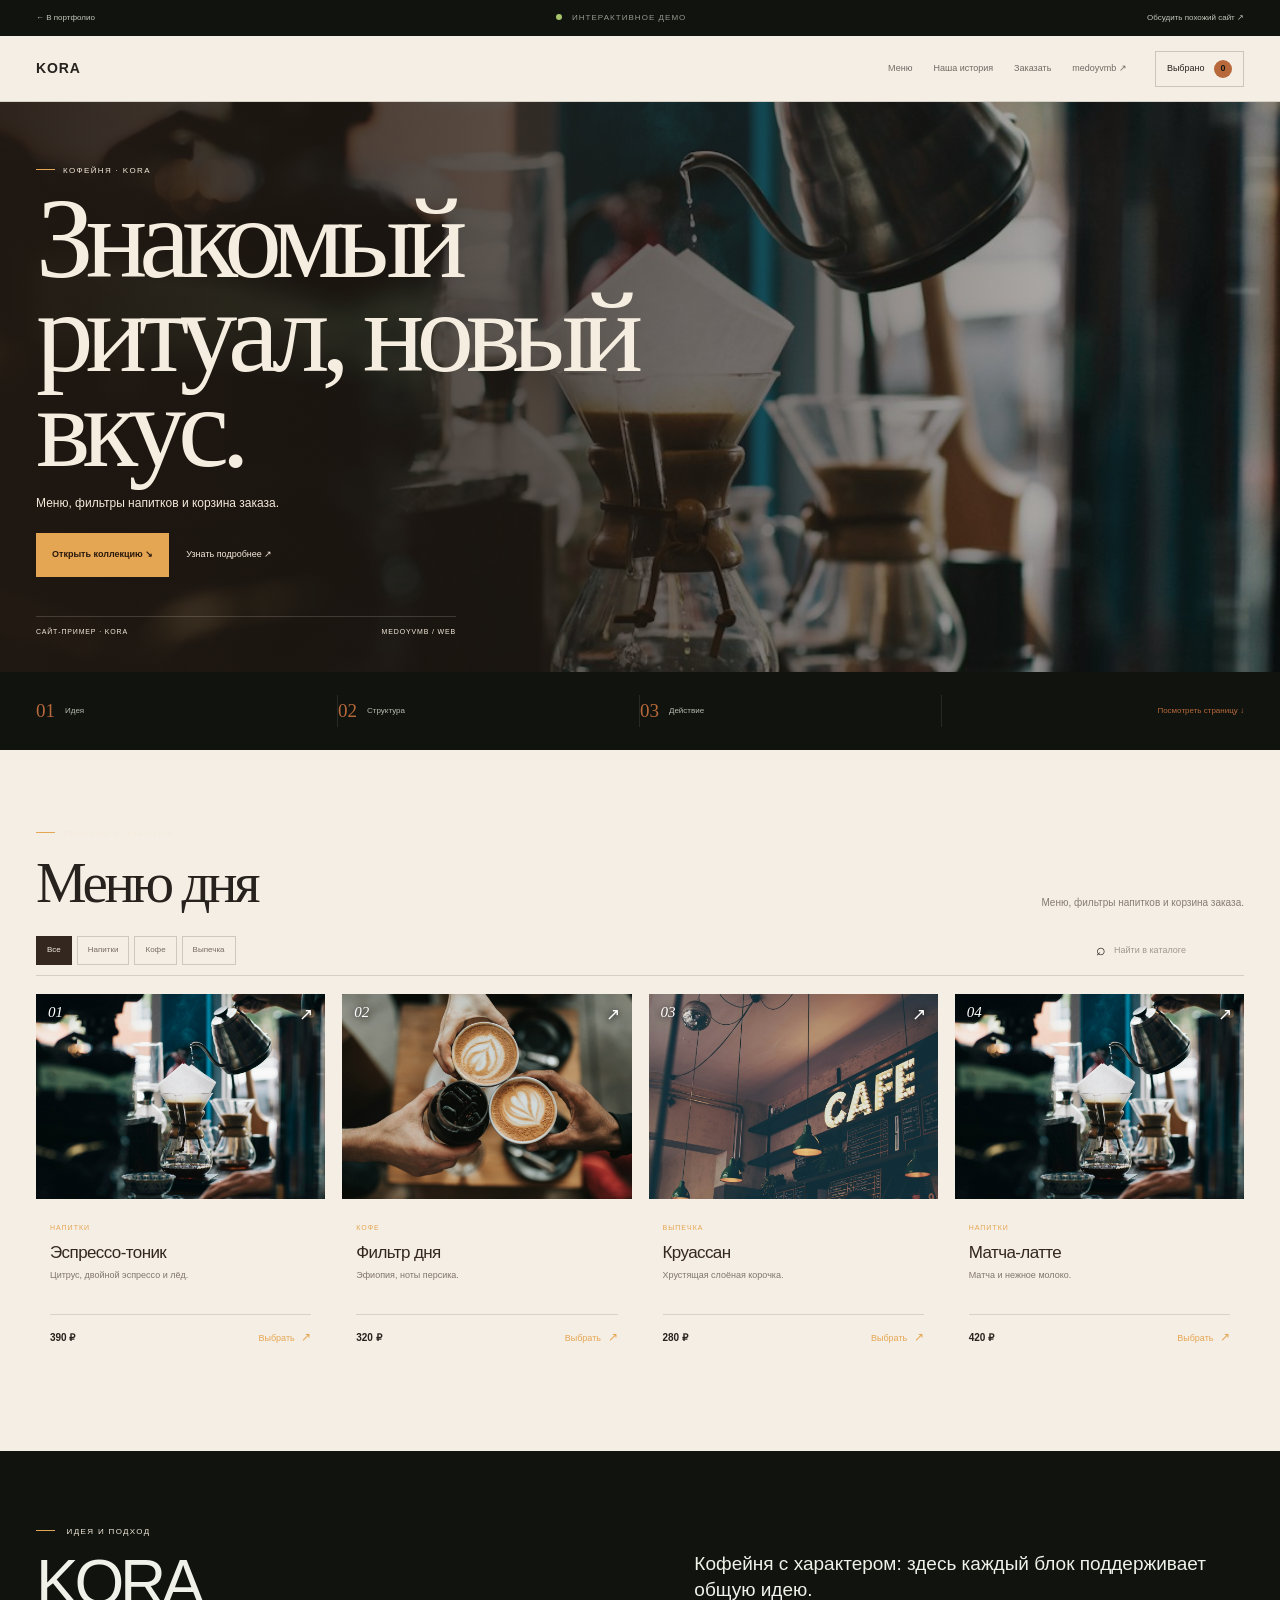
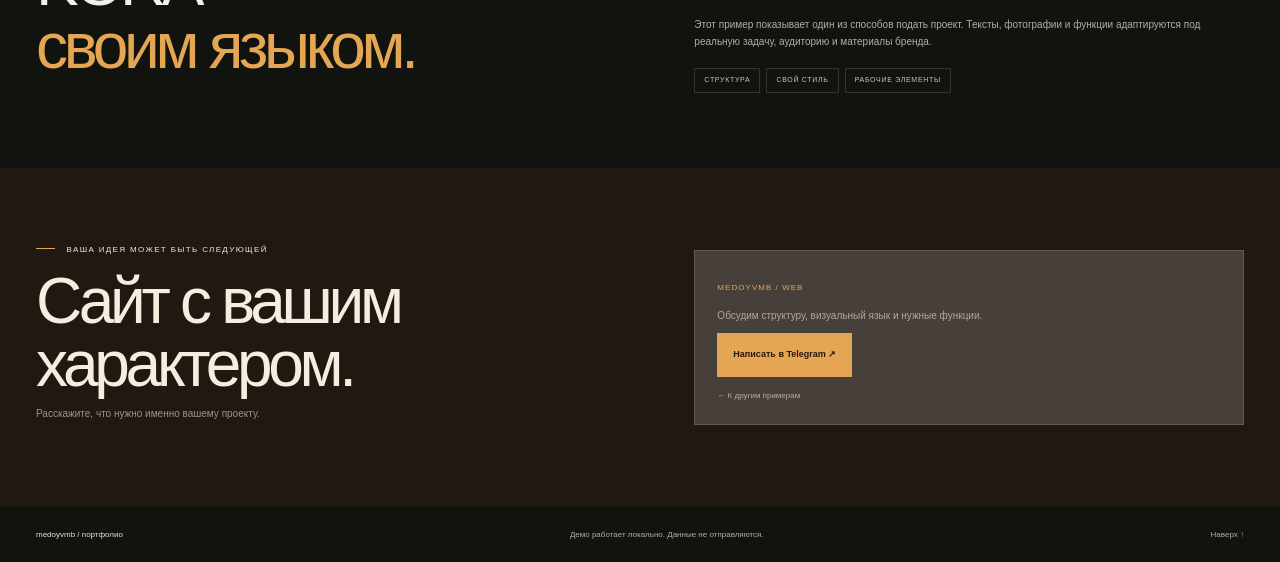
==== demo.html @ 023381d7 "Build interactive portfolio showcase" ====
<!doctype html><html lang="ru"><head><meta charset="utf-8"><meta name="viewport" content="width=device-width,initial-scale=1,viewport-fit=cover"><meta name="theme-color" content="#f2eee7"><meta name="description" content="Интерактивное демо сайта из портфолио medoyvmb."><title>Демо сайта — medoyvmb</title><link rel="icon" href="assets/favicon.svg" type="image/svg+xml"><link rel="stylesheet" href="assets/site.css?v=3"><link rel="stylesheet" href="assets/diverse.css?v=3"><script src="assets/projects.js?v=3" defer></script><script src="assets/demo.js?v=3" defer></script></head><body class="demo-page"><div class="demo-top"><div class="wrap"><a href="index.html#portfolio">← В портфолио</a><span><i></i> ИНТЕРАКТИВНОЕ ДЕМО</span><a href="https://t.me/medoyv" target="_blank" rel="noreferrer">Обсудить похожий сайт ↗</a></div></div><header class="demo-header"><div class="wrap"><a id="demoLogo" href="#">—</a><nav id="demoNav"></nav><button id="demoCart">Выбрано <b id="cartCount">0</b></button></div></header><main id="demoRoot"></main><footer class="demo-footer"><div class="wrap"><a href="index.html#portfolio">medoyvmb / портфолио</a><span>Демо работает локально. Данные не отправляются.</span><a href="#">Наверх ↑</a></div></footer><div class="demo-toast" id="demoToast" role="status"></div><div class="demo-modal" id="demoModal" aria-hidden="true"><div class="demo-modal-box" role="dialog" aria-modal="true" aria-labelledby="demoModalTitle"><button id="demoModalClose" aria-label="Закрыть">×</button><div class="demo-modal-picture"></div><div><small id="demoModalTag"></small><h2 id="demoModalTitle"></h2><p id="demoModalText"></p><strong id="demoModalPrice"></strong><button class="demo-action" id="demoModalAction">Выбрать ＋</button></div></div></div></body></html>
---- assets/site.css ----
:root{color-scheme:dark;--bg:#090b08;--panel:#10130e;--line:#292d24;--text:#f0f1e9;--muted:#9a9d91;--olive:#a5c46b;--warm:#c7b99d;--max:1320px;--ease:cubic-bezier(.16,1,.3,1)}*{box-sizing:border-box}html{scroll-behavior:smooth;scroll-padding-top:82px}body{margin:0;background:var(--bg);color:var(--text);font:16px/1.55 Inter,Manrope,"Segoe UI",Arial,sans-serif;-webkit-font-smoothing:antialiased}body.menu-open,body.modal-open{overflow:hidden}a{color:inherit;text-decoration:none}button,input,textarea{font:inherit}button{color:inherit}:focus-visible{outline:2px solid var(--olive);outline-offset:3px}.wrap{width:min(var(--max),calc(100% - 72px));margin:auto}.site-header{height:76px;position:sticky;top:0;z-index:30;background:#090b08ef;backdrop-filter:blur(15px);border-bottom:1px solid #ffffff12}.header-inner{height:100%;display:flex;align-items:center;justify-content:space-between}.brand{display:flex;align-items:center;gap:12px;font-size:14px;font-weight:600;letter-spacing:-.02em}.brand-mark{width:38px;height:38px;display:grid;place-items:center;background:#1a1e16;border:1px solid #33392a;color:var(--olive);font:22px Georgia,serif}.olive{color:var(--olive)}.header-actions{display:flex;align-items:center;gap:28px}.availability{color:var(--muted);font-size:10px;letter-spacing:.13em;text-transform:uppercase}.availability i{display:inline-block;width:7px;height:7px;margin:0 9px 1px 0;border-radius:50%;background:var(--olive);box-shadow:0 0 14px #a5c46b88}.menu-btn{height:42px;padding:0 14px;border:1px solid var(--line);background:transparent;display:flex;align-items:center;gap:14px;cursor:pointer;font-size:10px;text-transform:uppercase;letter-spacing:.14em}.menu-btn:hover{border-color:var(--olive);color:var(--olive)}.burger{width:16px;display:grid;gap:5px}.burger i{height:1px;background:currentColor}.menu-open .burger i:first-child{transform:translateY(3px) rotate(45deg)}.menu-open .burger i:last-child{transform:translateY(-3px) rotate(-45deg)}.menu-panel{position:fixed;inset:76px 0 0;z-index:29;display:none;align-items:center;justify-content:center;background:#090b08f7}.menu-open .menu-panel{display:flex;animation:appear .3s ease both}.menu-links{width:min(780px,calc(100% - 48px));display:grid}.menu-links a{font-size:clamp(34px,6vw,72px);line-height:1.1;letter-spacing:-.06em;border-bottom:1px solid var(--line);padding:13px 0;transition:color .3s,padding .3s}.menu-links a:hover{padding-left:10px;color:var(--olive)}.menu-links span{float:right;color:var(--muted);font-size:12px}.menu-contact{position:absolute;bottom:38px;color:var(--olive)}
.hero{padding:47px 0 0;background:radial-gradient(ellipse at 78% 40%,#28321c90,transparent 39%),linear-gradient(135deg,#0a0d08,#10160c)}.hero-top{display:flex;align-items:center;justify-content:space-between;margin-bottom:20px}.eyebrow{margin:0;color:var(--muted);font-size:9px;letter-spacing:.16em;text-transform:uppercase}.eyebrow i{display:inline-block;width:21px;height:1px;margin:0 9px 3px 0;background:var(--olive)}.eyebrow span{margin-left:13px;color:#686d61}.hero-order{font-size:10px;color:var(--muted)}.hero-order b{color:var(--olive);margin-left:8px}.hero-grid{display:grid;grid-template-columns:1.05fr .95fr;min-height:495px;border-block:1px solid var(--line)}.hero-copy{padding:37px 22px 18px 0;display:flex;flex-direction:column;align-items:flex-start}.hero-copy h1{margin:0;font-size:clamp(51px,7.2vw,98px);font-weight:420;line-height:.94;letter-spacing:-.077em}.hero-copy h1 em,.section h2 em,.about h2 em,.contacts h2 em{color:var(--olive);font-style:normal}.hero-copy>p{max-width:510px;margin:24px 0;color:#afb2a7;font-size:14px;line-height:1.7}.button-row{display:flex;gap:10px;flex-wrap:wrap}.button{min-height:46px;padding:0 17px;display:inline-flex;align-items:center;justify-content:space-between;gap:22px;background:var(--olive);border:1px solid var(--olive);color:#11160a;font-size:11px;font-weight:650;transition:transform .3s,background .3s}.button:hover{transform:translateY(-2px);background:#b9d583}.button.secondary{background:transparent;color:var(--text);border-color:var(--line)}.button.secondary:hover{border-color:var(--olive);color:var(--olive)}.hero-foot{width:100%;margin-top:auto;padding-top:13px;border-top:1px solid var(--line);display:flex;justify-content:space-between;color:var(--muted);font-size:8px;letter-spacing:.1em;text-transform:uppercase}.hero-art{position:relative;min-height:495px;display:grid;place-items:center;overflow:hidden;border-left:1px solid var(--line)}.hero-art:before,.art-orbit{content:"";position:absolute;width:420px;height:420px;border:1px solid #a5c46b30;border-radius:50%}.art-orbit{width:550px;height:550px;border-color:#a5c46b15}.hero-art:after{content:"";position:absolute;width:250px;height:250px;background:#9cb45622;filter:blur(60px);border-radius:50%}.browser-window{position:relative;z-index:1;width:min(410px,80%);transform:rotate(-3deg);box-shadow:0 30px 70px #0009;border:1px solid #e3e7dc55;background:#11150e;animation:float 7s ease-in-out infinite}.browser-bar{height:33px;padding:0 12px;display:flex;justify-content:space-between;align-items:center;background:#171c14;border-bottom:1px solid #ffffff12;color:#74796d;font-size:8px}.browser-body{height:285px;position:relative;overflow:hidden;padding:28px;background:linear-gradient(135deg,#1c2515,#0f120e 72%)}.browser-body>small{color:#adbf8b;font-size:7px;letter-spacing:.17em}.browser-body h2{position:relative;z-index:1;margin:44px 0 0;font-size:37px;line-height:.98;letter-spacing:-.06em}.browser-body h2 em{color:var(--olive);font-style:normal}.browser-body>i{position:relative;z-index:1;display:block;width:115px;height:2px;margin-top:18px;background:#697d48}.browser-body>i+i{width:76px;margin-top:6px;background:#353e2a}.art-cta{position:relative;z-index:1;width:138px;margin-top:22px;padding:9px 10px;background:var(--olive);color:#12170e;font-size:8px}.browser-body>b{position:absolute;right:35px;bottom:30px;width:64px;height:64px;border-radius:50%;display:grid;place-content:center;text-align:center;background:var(--warm);color:#111;font-size:21px;line-height:.8}.browser-body>b small{font-size:6px;letter-spacing:.14em;margin-top:6px}.browser-body:before,.browser-body:after{content:"";position:absolute;width:230px;height:145px;right:-73px;top:61px;border:1px solid #a5c46b55;border-radius:50%;transform:rotate(-25deg)}.browser-body:after{width:285px;height:190px;right:-105px;top:40px;border-color:#a5c46b30}.art-caption{position:absolute;z-index:2;left:20px;right:20px;bottom:14px;display:flex;justify-content:space-between;color:#74796d;font-size:8px;letter-spacing:.13em}
.service-strip{display:grid;grid-template-columns:repeat(3,1fr);border-bottom:1px solid var(--line)}.service-strip a{min-height:82px;padding:14px 15px 14px 0;display:grid;grid-template-columns:32px 30px 1fr auto;align-items:center;gap:8px;border-right:1px solid var(--line)}.service-strip a:not(:first-child){padding-left:20px}.service-strip a:last-child{border:0}.service-strip a:hover{color:var(--olive)}.service-strip b{color:var(--olive);font-size:9px}.service-strip a>span{color:var(--warm);font-size:20px}.service-strip strong{font-size:12px;font-weight:450}.service-strip small{color:var(--muted);font-size:7px;letter-spacing:.12em}
.section{padding:100px 0;scroll-margin-top:82px}.section-head{display:grid;grid-template-columns:1fr .62fr;align-items:end;gap:36px;margin-bottom:30px}.section-head .eyebrow{margin-bottom:16px}.section h2,.about h2,.contacts h2{margin:0;font-size:clamp(37px,5.5vw,70px);font-weight:430;line-height:.99;letter-spacing:-.067em}.section-head>p{max-width:370px;justify-self:end;margin:0;color:var(--muted);font-size:11px;line-height:1.75}
.catalog-toolbar{display:flex;align-items:stretch;justify-content:space-between;gap:15px;border-block:1px solid var(--line);margin-bottom:13px}.filter-row{display:flex;overflow:auto;scrollbar-width:none}.filter-row::-webkit-scrollbar{display:none}.filter{flex:0 0 auto;padding:12px 16px;border:0;border-right:1px solid var(--line);background:transparent;color:var(--muted);font-size:10px;cursor:pointer}.filter:first-child{border-left:1px solid var(--line)}.filter:hover{color:var(--text)}.filter.active{background:var(--olive);color:#12170d}.search{width:190px;flex:0 0 190px;display:flex;align-items:center;gap:7px;color:var(--muted)}.search>span{font-size:20px}.search input{width:100%;min-width:0;border:0;outline:0;background:transparent;color:var(--text);font-size:10px}.search kbd{border:1px solid var(--line);padding:2px 5px;font-size:8px}.catalog-meta{display:flex;justify-content:space-between;margin-bottom:14px;color:var(--muted);font-size:8px;letter-spacing:.1em;text-transform:uppercase}.project-grid{display:grid;grid-template-columns:repeat(2,minmax(0,1fr));gap:18px}.project-card{min-width:0;overflow:hidden;background:var(--panel);border:1px solid var(--line);transition:border-color .3s,transform .4s var(--ease),box-shadow .35s}.project-card[hidden]{display:none}.project-card:hover{transform:translateY(-4px);border-color:#718849;box-shadow:0 18px 38px #0005}.project-image{position:relative;aspect-ratio:1.65;overflow:hidden;display:grid;place-items:center;background:radial-gradient(circle at 25% 70%,color-mix(in srgb,var(--accent) 80%,transparent),transparent 37%),linear-gradient(135deg,var(--surface),color-mix(in srgb,var(--surface) 68%,#777))}.mini-browser{width:74%;height:79%;background:var(--surface);color:var(--ink);box-shadow:0 20px 40px #0005;transform:rotate(-2deg);transition:transform .6s var(--ease),width .5s}.project-card:hover .mini-browser{transform:rotate(0) scale(1.025);width:77%}.mini-bar{height:18px;padding:4px 8px;color:var(--accent);background:color-mix(in srgb,var(--surface) 84%,#666);font-size:6px;letter-spacing:.12em}.mini-bar span{float:right;color:color-mix(in srgb,var(--ink) 55%,transparent)}.mini-content{height:calc(100% - 18px);position:relative;overflow:hidden;padding:12px;background:linear-gradient(140deg,color-mix(in srgb,var(--surface) 90%,white),var(--surface))}.mini-content>small{position:relative;z-index:1;color:var(--accent);font-size:5px;letter-spacing:.16em}.mini-content>b{position:relative;z-index:1;display:block;width:55%;margin-top:7px;font:500 clamp(12px,2vw,22px)/1.02 Georgia,serif;letter-spacing:-.04em}.mini-content>i{position:relative;z-index:1;display:block;width:36%;height:2px;margin-top:6px;background:color-mix(in srgb,var(--ink) 20%,transparent)}.mini-content>i+i{width:24%;margin-top:4px}.mini-shape{position:absolute;right:10%;top:13%;width:29%;height:63%;border-radius:48% 48% 2px 2px;background:radial-gradient(ellipse at 42% 24%,color-mix(in srgb,var(--accent) 45%,white),var(--accent) 60%,color-mix(in srgb,var(--accent) 50%,var(--ink)));box-shadow:inset -14px -10px 22px #0002}.mini-shape:before,.mini-shape:after{content:"";position:absolute;width:60%;height:36%;top:-9%;left:5%;border-radius:50%;background:color-mix(in srgb,var(--accent) 56%,white)}.mini-shape:after{left:auto;right:-8%;top:-13%}.mini-thumbs{position:absolute;bottom:7%;left:12px;right:12px;display:grid;grid-template-columns:repeat(3,1fr);gap:5px}.mini-thumbs i{height:clamp(16px,3.6vw,36px);background:color-mix(in srgb,var(--accent) 13%,var(--surface));border:1px solid color-mix(in srgb,var(--accent) 22%,transparent)}.p-index,.p-arrow{position:absolute;z-index:2;top:12px;font-size:8px;color:#fff;text-shadow:0 1px 8px #000}.p-index{left:13px;letter-spacing:.1em}.p-arrow{right:12px;width:31px;height:31px;display:grid;place-items:center;background:#0b0d0bac;border:1px solid #ffffff40;font-size:17px}.project-card:hover .p-arrow{background:var(--olive);color:#13170d}.project-info{padding:16px 18px 18px}.project-info>small{color:var(--muted);font-size:8px;letter-spacing:.12em;text-transform:uppercase}.project-info h3{margin:8px 0 3px;font-size:20px;line-height:1.2;font-weight:450;letter-spacing:-.04em}.project-info h3 span{float:right;color:var(--olive);font-size:18px}.project-info p{margin:0;color:var(--muted);font-size:10px}.empty{padding:45px;text-align:center;color:var(--muted);border:1px solid var(--line)}.empty>b{color:var(--olive);font-size:24px}.empty button{border:0;border-bottom:1px solid #a5c46b55;background:none;color:var(--olive);font-size:11px;cursor:pointer}.about{background:#0d100b;border-block:1px solid var(--line)}.about-grid{display:grid;grid-template-columns:.9fr 1.1fr;gap:9%}.about-grid .eyebrow{margin-bottom:16px}.about-grid>div:last-child{padding-top:18px}.about-grid p{color:var(--muted);font-size:12px}.about-grid .about-lead{margin:0;color:var(--text);font-size:20px;line-height:1.4;letter-spacing:-.03em}.stats{display:flex;gap:36px;margin-top:28px;padding-top:17px;border-top:1px solid var(--line)}.stats div{display:grid;gap:4px}.stats b{color:var(--olive);font-size:25px;font-weight:450}.stats small{color:var(--muted);font-size:7px;letter-spacing:.1em}.offers{display:grid;grid-template-columns:repeat(3,minmax(0,1fr));gap:13px}.offers article{min-height:295px;padding:19px;display:flex;flex-direction:column;border:1px solid var(--line);background:var(--panel);transition:transform .35s,border-color .3s}.offers article:hover{transform:translateY(-4px);border-color:#657a43}.offers article.featured{background:linear-gradient(155deg,#1c2416,#11140f 70%);border-color:#424d31}.offer-top{display:flex;justify-content:space-between;color:var(--muted);font-size:8px;letter-spacing:.13em}.offer-top span{color:var(--olive);font-size:16px}.offer-icon{position:relative;height:75px;display:flex;align-items:center;color:var(--olive);font:53px Georgia,serif}.offer-icon span{position:absolute;left:42px;top:30px;color:var(--warm);font:12px Arial}.offers h3{margin:0;font-size:18px;font-weight:500}.offers p{color:var(--muted);font-size:10px;line-height:1.6}.offers article>a{margin-top:auto;padding-top:12px;border-top:1px solid var(--line);color:var(--olive);font-size:10px}.process{background:#0d100b;border-block:1px solid var(--line)}.steps{display:grid;grid-template-columns:repeat(4,1fr);border-block:1px solid var(--line)}.steps article{min-height:175px;padding:17px 16px 20px 0;border-right:1px solid var(--line);display:flex;flex-direction:column}.steps article:not(:first-child){padding-left:16px}.steps article:last-child{border:0}.steps article>b{color:var(--olive);font-size:9px}.steps h3{margin:auto 0 6px;font-size:16px;font-weight:450}.steps p{margin:0;color:var(--muted);font-size:9px;line-height:1.6}.faq-grid{display:grid;grid-template-columns:.8fr 1.2fr;gap:9%}.faq-grid>div:first-child .eyebrow{margin-bottom:16px}.faq-grid details{border-top:1px solid var(--line)}.faq-grid details:last-child{border-bottom:1px solid var(--line)}.faq-grid summary{padding:17px 0;display:flex;justify-content:space-between;gap:15px;list-style:none;cursor:pointer;font-size:12px}.faq-grid summary::-webkit-details-marker{display:none}.faq-grid summary span{color:var(--olive)}.faq-grid details[open] summary span{transform:rotate(45deg)}.faq-grid details p{max-width:620px;margin:0;padding:0 24px 16px 0;color:var(--muted);font-size:10px}.contacts{background:linear-gradient(180deg,#090b08,#10130e)}.contact-grid{display:grid;grid-template-columns:1fr .82fr;gap:9%}.contact-grid>div>p:not(.eyebrow){max-width:450px;color:var(--muted);font-size:12px}.contact-grid .eyebrow{margin-bottom:16px}.contact-links{max-width:480px;margin-top:25px;border-top:1px solid var(--line)}.contact-links>a{display:grid;grid-template-columns:35px 1fr 18px;align-items:center;gap:12px;padding:12px 0;border-bottom:1px solid var(--line)}.contact-links>a:hover{color:var(--olive)}.contact-links i{width:32px;height:32px;display:grid;place-items:center;border:1px solid #32382a;background:#151a12;color:var(--olive);font-style:normal}.contact-links small,.contact-links b{display:block}.contact-links small{color:var(--muted);font-size:7px;letter-spacing:.12em}.contact-links b{font-size:11px;font-weight:450}.contact-links strong{color:var(--olive)}.contact-form{padding:23px;border:1px solid #343b2d;background:#151912}.contact-form>small{color:var(--olive);font-size:8px;letter-spacing:.15em}.contact-form h3{margin:5px 0 17px;font-size:19px;font-weight:450}.contact-form label{display:block;margin-top:13px;color:var(--muted);font-size:8px}.contact-form input,.contact-form textarea{width:100%;margin-top:5px;padding:8px 0;border:0;border-bottom:1px solid #454a3d;background:transparent;color:var(--text);font-size:11px;resize:vertical}.contact-form input::placeholder,.contact-form textarea::placeholder{color:#656b5e}.contact-form input:focus,.contact-form textarea:focus{outline:0;border-color:var(--olive)}.form-submit{width:100%;margin-top:18px}.contact-form>p{margin:8px 0 0;color:#777c70;text-align:center;font-size:8px}.footer{border-top:1px solid var(--line);padding:17px 0 22px}.footer>.wrap{display:flex;align-items:center;justify-content:space-between}.footer .brand{font-size:11px}.footer .brand-mark{width:30px;height:30px;font-size:17px}.footer>.wrap>span,.footer>.wrap>a:last-child{color:var(--muted);font-size:8px}.mobile-cta{display:none}.reveal{opacity:0;transform:translateY(12px);transition:opacity .6s,transform .7s var(--ease)}.reveal.visible{opacity:1;transform:none}@keyframes float{0%,100%{transform:rotate(-3deg) translateY(0)}50%{transform:rotate(-1.5deg) translateY(-8px)}}@keyframes appear{from{opacity:0;transform:translateY(8px)}to{opacity:1;transform:none}}
.scene-coffee .mini-shape,.object-coffee{border-radius:50%;background:radial-gradient(circle at 35% 35%,#ecd3ab,#985e3f 58%,#543927)}.scene-flower .mini-shape,.object-flower{border-radius:50% 50% 42% 5%;background:linear-gradient(135deg,#e1aaa9,#748256)}.scene-architecture .mini-shape,.scene-interior .mini-shape,.object-architecture,.object-interior{border-radius:0;background:linear-gradient(135deg,#d2c4a1,#797c68);transform:skewY(-7deg)}.scene-beauty .mini-shape,.object-beauty{background:linear-gradient(120deg,#d1c2a2,#8a9b7e)}.scene-barber .mini-shape,.scene-fashion .mini-shape,.object-barber,.object-fashion{border-radius:40% 40% 4px 4px;background:linear-gradient(110deg,#c49a75,#69584a)}.scene-travel .mini-shape,.object-travel{border-radius:0;background:linear-gradient(160deg,#95b9b1 0 42%,#d8c99e 43% 55%,#55675a 56%)}.scene-photo .mini-shape,.object-photo{border-radius:0;background:linear-gradient(140deg,#d0a981,#72694d 55%,#252a23)}.scene-cowork .mini-shape,.object-cowork,.scene-course .mini-shape,.object-course{border-radius:4px;background:linear-gradient(135deg,#d4ba91,#717661)}.scene-bakery .mini-shape,.object-bakery{border-radius:50%;background:radial-gradient(circle at 40% 40%,#e5bd7c,#a36237 65%,#704327)}.scene-realty .mini-shape,.object-realty{border-radius:0;background:linear-gradient(150deg,#d8dfd4,#85968e)}.scene-saas .mini-content{background:linear-gradient(135deg,#181e16,#10130e);color:#edf0e8}.scene-saas .mini-shape,.object-saas{border-radius:10px;background:linear-gradient(135deg,#a5c46b,#42613b)}.scene-bookshop .mini-shape,.object-bookshop{border-radius:2px;background:linear-gradient(100deg,#b48762,#58443a)}.scene-festival .mini-content{background:linear-gradient(145deg,#282116,#191710);color:#f4ebdb}.scene-festival .mini-shape,.object-festival{border-radius:50%;background:linear-gradient(140deg,#e6bd5e,#ad5031)}.demo-page{--demo-accent:#a5c46b;background:var(--demo-surface);color:var(--demo-ink);color-scheme:light;min-height:100vh}.demo-page[data-scene="saas"],.demo-page[data-scene="festival"]{color-scheme:dark}.demo-top{background:#10130e;color:#c4c7ba;font-size:8px}.demo-top>.wrap{min-height:36px;display:flex;align-items:center;justify-content:space-between}.demo-top a:hover{color:var(--olive)}.demo-top span{color:#95998d;letter-spacing:.13em}.demo-top i{display:inline-block;width:6px;height:6px;margin-right:7px;border-radius:50%;background:var(--olive)}.demo-header{position:sticky;top:0;z-index:20;background:color-mix(in srgb,var(--demo-surface) 94%,transparent);backdrop-filter:blur(12px);border-bottom:1px solid color-mix(in srgb,var(--demo-ink) 15%,transparent)}.demo-header>.wrap{height:65px;display:flex;align-items:center;gap:28px}.demo-header>.wrap>a{margin-right:auto;font-size:14px;font-weight:700;letter-spacing:.06em}.demo-header nav{display:flex;gap:21px}.demo-header nav a{font-size:9px;color:color-mix(in srgb,var(--demo-ink) 65%,transparent)}.demo-header nav a:hover{color:var(--demo-accent)}.demo-header button{padding:8px 11px;background:transparent;border:1px solid color-mix(in srgb,var(--demo-ink) 20%,transparent);font-size:9px;cursor:pointer}.demo-header button b{display:inline-grid;place-items:center;min-width:18px;height:18px;margin-left:7px;border-radius:50%;background:var(--demo-accent);color:#14170f}.demo-header button.selected{border-color:var(--demo-accent)}.demo-hero{background:radial-gradient(ellipse at 76% 48%,color-mix(in srgb,var(--demo-accent) 30%,transparent),transparent 43%),var(--demo-surface)}.demo-hero-grid{min-height:450px;padding:58px 0 28px;display:grid;grid-template-columns:1fr 1fr;gap:30px;align-items:center}.demo-eyebrow{margin:0 0 13px;color:color-mix(in srgb,var(--demo-ink) 55%,transparent);font-size:8px;letter-spacing:.15em;text-transform:uppercase}.demo-eyebrow i{display:inline-block;width:18px;height:1px;margin:0 8px 3px 0;background:var(--demo-accent)}.demo-hero h1{max-width:620px;margin:0;font-size:clamp(45px,6vw,79px);font-weight:430;line-height:.97;letter-spacing:-.07em}.demo-lead{max-width:455px;margin:18px 0;color:color-mix(in srgb,var(--demo-ink) 67%,transparent);font-size:12px}.demo-actions{display:flex;align-items:center;gap:17px}.demo-actions>a:last-child{font-size:9px}.demo-button{min-height:42px;padding:0 14px;display:inline-flex;align-items:center;justify-content:space-between;gap:20px;background:var(--demo-accent);border:1px solid var(--demo-accent);color:color-mix(in srgb,var(--demo-ink) 90%,black);font-size:9px;font-weight:650;transition:filter .25s,transform .25s}.demo-button:hover{filter:brightness(1.08);transform:translateY(-2px)}.demo-caption{max-width:420px;margin-top:40px;padding-top:10px;border-top:1px solid color-mix(in srgb,var(--demo-ink) 17%,transparent);display:flex;justify-content:space-between;color:color-mix(in srgb,var(--demo-ink) 48%,transparent);font-size:7px;letter-spacing:.12em}.demo-hero-art{min-height:340px;position:relative;display:grid;place-items:center}.demo-hero-art:before,.demo-hero-art:after{content:"";position:absolute;width:340px;height:340px;border:1px solid color-mix(in srgb,var(--demo-accent) 42%,transparent);border-radius:50%}.demo-hero-art:after{width:270px;height:270px}.big-object{position:relative;z-index:1;width:min(270px,75%);height:300px;overflow:hidden;background:radial-gradient(ellipse at 50% 20%,color-mix(in srgb,var(--demo-accent) 35%,white),var(--demo-accent) 48%,color-mix(in srgb,var(--demo-accent) 45%,var(--demo-ink)));border-radius:48% 48% 3px 3px;box-shadow:0 24px 50px #0003;transform:rotate(3deg)}.big-object small{position:absolute;top:15px;left:17px;color:white;font-size:8px;letter-spacing:.15em}.big-object i{position:absolute;top:10%;left:35%;height:95%;width:1px;background:#ffffff59;transform:rotate(-13deg)}.big-object i:nth-of-type(2){left:54%;transform:rotate(5deg)}.big-object i:nth-of-type(3){left:70%;transform:rotate(19deg)}.big-object b{position:absolute;right:18px;bottom:17px;color:#ffffffa8;font:36px Georgia,serif}.demo-hero-art>span{position:absolute;right:0;bottom:8px;color:color-mix(in srgb,var(--demo-ink) 55%,transparent);font-size:7px;letter-spacing:.1em}.demo-proof{background:#10130e;color:#f0f1e9}.demo-proof>.wrap{min-height:78px;display:grid;grid-template-columns:repeat(4,1fr);align-items:center}.demo-proof span{min-height:32px;display:flex;align-items:center;gap:10px;border-right:1px solid #ffffff18;color:#b7baae;font-size:8px}.demo-proof span b{color:var(--demo-accent);font:19px Georgia,serif}.demo-proof a{justify-self:end;color:var(--demo-accent);font-size:8px}
.demo-catalog{padding:78px 0 86px;background:var(--demo-surface)}.demo-section-head{display:flex;align-items:end;justify-content:space-between;gap:30px;margin-bottom:25px}.demo-section-head h2{margin:0;font-size:clamp(35px,4.7vw,57px);font-weight:430;line-height:1;letter-spacing:-.06em}.demo-section-head>p{max-width:330px;margin:0;color:color-mix(in srgb,var(--demo-ink) 57%,transparent);font-size:10px;line-height:1.7}.demo-controls{display:flex;align-items:center;justify-content:space-between;gap:15px;margin-bottom:18px;padding-bottom:10px;border-bottom:1px solid color-mix(in srgb,var(--demo-ink) 16%,transparent)}.demo-filters{display:flex;gap:5px;overflow:auto;scrollbar-width:none}.demo-filter{flex:0 0 auto;padding:7px 10px;border:1px solid color-mix(in srgb,var(--demo-ink) 19%,transparent);background:transparent;color:color-mix(in srgb,var(--demo-ink) 65%,transparent);font-size:8px;cursor:pointer}.demo-filter.active{background:var(--demo-ink);color:var(--demo-surface);border-color:var(--demo-ink)}.demo-search{display:flex;gap:6px;align-items:center}.demo-search span{font-size:16px}.demo-search input{width:132px;border:0;outline:0;background:transparent;color:var(--demo-ink);font-size:9px}.demo-search input::placeholder{color:color-mix(in srgb,var(--demo-ink) 43%,transparent)}.budget{display:flex;align-items:center;gap:8px;color:color-mix(in srgb,var(--demo-ink) 62%,transparent);font-size:8px}.budget input{width:95px;accent-color:var(--demo-accent)}
.demo-items{display:grid;grid-template-columns:repeat(4,minmax(0,1fr));gap:12px}.demo-item{min-width:0;border:1px solid color-mix(in srgb,var(--demo-ink) 12%,transparent);background:color-mix(in srgb,var(--demo-surface) 82%,white);transition:transform .3s,box-shadow .3s}.demo-item[hidden]{display:none}.demo-item:hover{transform:translateY(-3px);box-shadow:0 13px 26px #0002}.item-picture{width:100%;aspect-ratio:1.03;position:relative;overflow:hidden;display:block;border:0;background:radial-gradient(ellipse at 50% 30%,color-mix(in srgb,var(--demo-accent) 35%,white),var(--demo-accent) 54%,color-mix(in srgb,var(--demo-accent) 40%,var(--demo-ink)));cursor:pointer}.item-picture:before,.item-picture:after{content:"";position:absolute;width:60%;height:80%;left:20%;bottom:-12%;border:1px solid #ffffff66;border-radius:50%;transform:rotate(30deg)}.item-picture:after{width:78%;height:92%;left:10%;bottom:-18%;transform:rotate(-30deg)}.item-picture>small,.item-picture>b,.item-picture>i{position:absolute;z-index:1;color:#fff}.item-picture>small{top:11px;left:11px;font-size:7px}.item-picture>b{left:11px;bottom:12px;font-size:8px;letter-spacing:.14em}.item-picture>i{top:10%;left:48%;height:95%;width:1px;background:#ffffff71;transform:rotate(-12deg)}.item-picture>i:nth-of-type(2){left:30%;transform:rotate(21deg)}.item-picture>i:nth-of-type(3){left:72%;transform:rotate(14deg)}.item-picture em{position:absolute;top:0;right:-125px;font-style:normal;font-size:18px}.item-info{padding:11px}.item-info>small{color:var(--demo-accent);font-size:7px;letter-spacing:.12em;text-transform:uppercase}.item-title{display:block;margin:5px 0 0;padding:0;border:0;background:none;color:var(--demo-ink);text-align:left;font-size:12px;font-weight:600;cursor:pointer}.item-info p{min-height:34px;margin:5px 0 11px;color:color-mix(in srgb,var(--demo-ink) 60%,transparent);font-size:8px;line-height:1.55}.item-info>div{padding-top:8px;border-top:1px solid color-mix(in srgb,var(--demo-ink) 12%,transparent);display:flex;align-items:center;justify-content:space-between;gap:7px}.item-info>div strong{font-size:9px;font-weight:550}.select-item{padding:4px 0;border:0;background:transparent;color:var(--demo-accent);font-size:8px;cursor:pointer}.select-item span{font-size:12px;margin-left:4px}.selection{margin-top:14px;padding:12px;display:flex;gap:16px;align-items:center;background:#10130e;color:#f0f1e9;font-size:9px}.selection[hidden]{display:none}.selection span{margin-right:auto}.selection>button{border:0;border-bottom:1px solid #ffffff55;background:none;color:#bdc1b2;font-size:8px;cursor:pointer}.demo-about{padding:75px 0;background:#10130e;color:#f0f1e9}.demo-about>.wrap,.demo-contact>.wrap{display:grid;grid-template-columns:1fr 1fr;gap:9%}.demo-about h2,.demo-contact h2{margin:0;font-size:clamp(38px,5vw,65px);font-weight:430;line-height:.98;letter-spacing:-.067em}.demo-about h2 em{color:var(--demo-accent);font-style:normal}.demo-about>.wrap>div:last-child{padding-top:25px}.demo-about>.wrap>div:last-child p{color:#aeb1a5;font-size:10px;line-height:1.7}.demo-about .about-big{margin:0 0 14px;color:#f0f1e9!important;font-size:19px!important;line-height:1.35!important}.demo-tags{display:flex;gap:6px;margin-top:18px}.demo-tags span{padding:6px 9px;border:1px solid #ffffff24;color:#c6c9bd;font-size:7px;letter-spacing:.1em}.demo-contact{padding:76px 0;background:var(--demo-surface)}.demo-contact>.wrap{align-items:center}.demo-contact h2{color:var(--demo-ink)}.demo-contact>.wrap>div:first-child>p:last-child{color:color-mix(in srgb,var(--demo-ink) 58%,transparent);font-size:10px}.demo-contact-card{padding:22px;border:1px solid color-mix(in srgb,var(--demo-ink) 16%,transparent);background:color-mix(in srgb,var(--demo-surface) 83%,white)}.demo-contact-card>small{color:var(--demo-accent);font-size:8px;letter-spacing:.13em}.demo-contact-card p{color:color-mix(in srgb,var(--demo-ink) 60%,transparent);font-size:10px}.demo-contact-card .demo-button{width:100%}.return-link{display:block;margin-top:13px;color:color-mix(in srgb,var(--demo-ink) 63%,transparent);font-size:8px}.demo-footer{background:#10130e;color:#aeb1a5}.demo-footer>.wrap{min-height:55px;display:flex;align-items:center;justify-content:space-between;font-size:8px}.demo-footer a:first-child{color:#e1e4da}.demo-toast{position:fixed;z-index:50;left:50%;bottom:20px;padding:11px 15px;transform:translate(-50%,10px);background:#10130e;color:#f1f2ea;border:1px solid var(--demo-accent);font-size:9px;opacity:0;visibility:hidden;transition:all .25s}.demo-toast.visible{opacity:1;visibility:visible;transform:translate(-50%,0)}.demo-modal{position:fixed;inset:0;z-index:40;display:none;align-items:center;justify-content:center;padding:20px;background:#030503df}.demo-modal.open{display:flex}.demo-modal-box{position:relative;width:min(690px,100%);display:grid;grid-template-columns:.9fr 1.1fr;background:var(--demo-surface);color:var(--demo-ink)}.demo-modal-box>button:first-child{position:absolute;right:8px;top:8px;z-index:1;width:34px;height:34px;border:1px solid #0003;background:#eee;color:#111;font-size:20px;cursor:pointer}.demo-modal-picture{min-height:270px;background:radial-gradient(circle,var(--demo-accent),color-mix(in srgb,var(--demo-accent) 48%,var(--demo-ink)))}.demo-modal-box>div:last-child{padding:28px;align-self:center}.demo-modal-box small{color:var(--demo-accent);font-size:8px;text-transform:uppercase}.demo-modal-box h2{margin:10px 0;font-size:28px;line-height:1.05}.demo-modal-box p{color:color-mix(in srgb,var(--demo-ink) 60%,transparent);font-size:10px}.demo-modal-box strong{display:block;margin:15px 0;font-size:13px}.demo-modal-box .demo-action{width:100%;min-height:40px;border:0;background:var(--demo-accent);color:var(--demo-ink);cursor:pointer}.demo-page[data-scene="saas"]{--demo-surface:#151914;color:#f0f1e9}.demo-page[data-scene="festival"]{--demo-surface:#201b16;color:#f4eee2}.demo-page[data-scene="saas"] .demo-hero,.demo-page[data-scene="festival"] .demo-hero{color:var(--demo-ink)}.demo-page[data-scene="saas"] .demo-header,.demo-page[data-scene="festival"] .demo-header{background:color-mix(in srgb,var(--demo-surface) 94%,transparent)}.demo-page[data-scene="saas"] .demo-item,.demo-page[data-scene="festival"] .demo-item,.demo-page[data-scene="saas"] .demo-contact-card,.demo-page[data-scene="festival"] .demo-contact-card{background:#ffffff0c;border-color:#ffffff22}.demo-page[data-scene="saas"] .item-title,.demo-page[data-scene="festival"] .item-title,.demo-page[data-scene="saas"] .item-info>div strong,.demo-page[data-scene="festival"] .item-info>div strong,.demo-page[data-scene="saas"] .demo-section-head h2,.demo-page[data-scene="festival"] .demo-section-head h2{color:#f3f0e8}.demo-page[data-scene="saas"] .demo-contact,.demo-page[data-scene="festival"] .demo-contact{background:var(--demo-surface)}.demo-page[data-scene="saas"] .demo-filter,.demo-page[data-scene="festival"] .demo-filter{color:#ded6c7;border-color:#ffffff29}.demo-page[data-scene="saas"] .demo-filter.active,.demo-page[data-scene="festival"] .demo-filter.active{background:var(--demo-accent);color:#171712}@media(max-width:960px){.hero-copy h1{font-size:clamp(50px,7.5vw,76px)}.hero-art{min-height:435px}.browser-body{height:250px}.demo-items{grid-template-columns:repeat(2,minmax(0,1fr))}.demo-header>.wrap{gap:17px}.demo-header nav{gap:13px}}
@media(max-width:700px){.wrap{width:calc(100% - 36px)}.site-header{height:64px}.menu-panel{inset:64px 0 0}.availability{display:none}.menu-btn{height:38px;padding:0 10px}.brand-mark{width:34px;height:34px}.hero{padding-top:30px}.hero-order{font-size:8px}.hero-grid{grid-template-columns:1fr;min-height:0}.hero-copy{padding:25px 0 18px}.hero-copy h1{font-size:clamp(48px,12vw,74px)}.hero-copy>p{margin:16px 0;font-size:12px}.hero-foot{margin-top:24px;font-size:7px}.hero-art{min-height:330px;border-left:0;border-top:1px solid var(--line)}.hero-art:before{width:320px;height:320px}.art-orbit{width:250px;height:250px}.browser-window{width:73%}.browser-body{height:225px;padding:20px}.browser-body h2{margin-top:29px;font-size:29px}.browser-body>b{width:54px;height:54px;right:22px;bottom:25px;font-size:18px}.service-strip{grid-template-columns:1fr}.service-strip a,.service-strip a:not(:first-child){min-height:62px;padding:10px 0;grid-template-columns:27px 26px 1fr auto;border-right:0;border-bottom:1px solid var(--line)}.service-strip a:last-child{border-bottom:0}.section{padding:70px 0}.section-head{grid-template-columns:1fr;gap:13px;margin-bottom:22px}.section h2,.about h2,.contacts h2{font-size:clamp(38px,10vw,55px)}.section-head>p{justify-self:start;font-size:10px}.catalog-toolbar{display:block;padding-bottom:8px}.filter-row{margin-inline:-18px;padding-left:18px}.filter{padding:11px 12px;font-size:9px}.search{width:100%;height:36px;border-top:1px solid var(--line);padding-top:8px}.search kbd{margin-left:auto}.catalog-meta{font-size:7px}.project-grid{grid-template-columns:1fr;gap:12px}.project-image{aspect-ratio:1.55}.project-info{padding:14px}.project-info h3{font-size:18px}.about-grid{grid-template-columns:1fr;gap:10px}.about-grid>div:last-child{padding-top:0}.about-grid .about-lead{font-size:17px}.stats{justify-content:space-between;gap:10px}.stats b{font-size:21px}.stats small{font-size:6px}.offers{grid-template-columns:1fr}.offers article{min-height:245px;padding:17px}.offer-icon{height:60px;font-size:45px}.steps{grid-template-columns:1fr 1fr}.steps article{min-height:155px;padding:14px 12px 15px 0;border-bottom:1px solid var(--line)}.steps article:not(:first-child){padding-left:12px}.steps article:nth-child(2){border-right:0}.steps article:nth-child(n+3){border-bottom:0}.steps h3{font-size:14px}.steps p{font-size:8px}.faq-grid{grid-template-columns:1fr;gap:20px}.faq-grid summary{font-size:11px}.contact-grid{grid-template-columns:1fr;gap:24px}.contact-form{padding:19px 16px}.footer>.wrap{flex-wrap:wrap;gap:10px}.footer>.wrap>span{order:3;width:100%}.footer>.wrap>a:last-child{margin-left:auto}.mobile-cta{position:fixed;left:17px;right:17px;bottom:calc(11px + env(safe-area-inset-bottom));z-index:25;min-height:49px;padding:0 16px;display:flex;justify-content:space-between;align-items:center;background:var(--olive);border:1px solid var(--olive);color:#11160a;font-size:11px;font-weight:650;box-shadow:0 10px 30px #0007}
.demo-top>.wrap{min-height:35px}.demo-top{font-size:7px}.demo-header>.wrap{height:57px;gap:8px}.demo-header nav{gap:10px}.demo-header nav a{font-size:7px}.demo-header nav a:nth-child(2){display:none}.demo-header>.wrap>a{font-size:12px}.demo-header button{padding:6px 7px;font-size:7px}.demo-hero-grid{grid-template-columns:1fr;min-height:0;padding:42px 0 24px;gap:8px}.demo-hero h1{font-size:clamp(42px,11vw,64px)}.demo-lead{font-size:10px}.demo-caption{margin-top:26px}.demo-hero-art{min-height:245px}.demo-hero-art:before{width:260px;height:260px}.demo-hero-art:after{width:205px;height:205px}.big-object{width:190px;height:220px}.demo-hero-art>span{bottom:0}.demo-proof>.wrap{grid-template-columns:1fr 1fr;gap:8px;padding:11px 0}.demo-proof span{border:0;min-height:28px}.demo-proof a{grid-column:1/-1;justify-self:start;padding-top:4px}.demo-catalog,.demo-about,.demo-contact{padding:60px 0}.demo-section-head{display:block}.demo-section-head>p{margin-top:12px}.demo-controls{display:block}.demo-filters{padding-bottom:9px}.demo-search{padding-top:8px;border-top:1px solid color-mix(in srgb,var(--demo-ink) 16%,transparent)}.demo-search input{width:calc(100vw - 105px)}.budget{padding:8px 0}.budget input{flex:1}.demo-items{grid-template-columns:1fr 1fr;gap:8px}.item-info{padding:9px}.item-title{font-size:11px}.item-info p{font-size:7px;min-height:42px}.item-info>div{align-items:flex-start;flex-direction:column;gap:3px}.demo-about>.wrap,.demo-contact>.wrap{grid-template-columns:1fr;gap:17px}.demo-about>.wrap>div:last-child{padding-top:0}.demo-about .about-big{font-size:17px!important}.demo-contact-card{padding:17px}.demo-footer>.wrap{min-height:65px;gap:4px;flex-wrap:wrap;padding-block:8px}.demo-footer>.wrap span{order:3;width:100%}.demo-modal-box{grid-template-columns:1fr;max-height:90vh;overflow:auto}.demo-modal-picture{min-height:170px}.demo-modal-box>div:last-child{padding:20px}.demo-modal-box h2{font-size:24px}}
@media(max-width:390px){.hero-copy h1{font-size:45px}.demo-header nav a:nth-child(3){display:none}.stats{gap:7px}}
@media(prefers-reduced-motion:reduce){*,*::before,*::after{scroll-behavior:auto!important;animation-duration:.01ms!important;animation-iteration-count:1!important;transition-duration:.01ms!important}.reveal{opacity:1;transform:none}}
---- assets/diverse.css ----
:root{--demo-accent:#a5c46b}
.project-image{isolation:isolate;position:relative;overflow:hidden;background:linear-gradient(130deg,var(--surface),#222);color:white}.project-image>img{position:absolute;inset:0;width:100%;height:100%;object-fit:cover;transition:transform .7s,filter .3s}.project-card:hover .project-image>img{transform:scale(1.05);filter:saturate(1.12)}.project-shade{position:absolute;inset:0;background:linear-gradient(180deg,#0004,transparent 32%,#090b08d9);z-index:1}.project-image-copy{position:absolute;z-index:2;left:18px;bottom:14px;display:grid}.project-image-copy small{font-size:8px;letter-spacing:.15em}.project-image-copy strong{font:500 29px Georgia,serif}.project-card:nth-child(3n+2) .project-image-copy{left:auto;right:18px;text-align:right}.p-index,.p-arrow{z-index:3}.saas-cover{position:absolute;inset:0;padding:8% 11%;background:radial-gradient(circle at 72% 28%,#425b36,#151914 58%);color:#f5f5ed}.saas-cover small{color:#b1d277;font-size:8px;letter-spacing:.2em}.saas-cover>b{display:block;margin-top:9px;font-size:clamp(24px,4vw,55px);line-height:.94;letter-spacing:-.07em}.saas-chart{position:absolute;right:9%;bottom:9%;width:34%;height:45%;display:flex;align-items:end;gap:5%;border-bottom:1px solid #a5c46b55}.saas-chart i{flex:1;background:linear-gradient(#a5c46b,#547442);border-radius:3px 3px 0 0}.saas-chart i:nth-child(1){height:32%}.saas-chart i:nth-child(2){height:48%}.saas-chart i:nth-child(3){height:38%}.saas-chart i:nth-child(4){height:72%}.saas-chart i:nth-child(5){height:59%}.saas-chart i:nth-child(6){height:88%}.saas-chart i:nth-child(7){height:74%}
.demo-hero{position:relative;overflow:hidden;background:var(--demo-surface);color:var(--demo-ink)}.demo-hero-grid{width:min(1320px,calc(100% - 72px));min-height:530px;margin:auto;padding:58px 0 30px;display:grid;grid-template-columns:.92fr 1.08fr;gap:5%;align-items:center}.demo-copy{position:relative;z-index:2}.demo-kicker{margin:0 0 14px;font-size:8px;letter-spacing:.17em;color:color-mix(in srgb,var(--demo-ink) 55%,transparent);text-transform:uppercase}.demo-kicker i{display:inline-block;width:19px;height:1px;margin:0 8px 3px 0;background:var(--demo-accent)}.demo-copy h1{max-width:620px;margin:0;font-size:clamp(50px,6.5vw,88px);font-weight:430;line-height:.94;letter-spacing:-.078em}.demo-lead{max-width:440px;margin:19px 0;color:color-mix(in srgb,var(--demo-ink) 64%,transparent);font-size:12px;line-height:1.7}.demo-hero-actions{display:flex;gap:17px;align-items:center}.demo-cta{min-height:44px;padding:0 16px;display:inline-flex;align-items:center;justify-content:center;background:var(--demo-accent);color:var(--demo-ink);font-size:9px;font-weight:700;transition:transform .25s,filter .25s}.demo-cta:hover{transform:translateY(-2px);filter:brightness(1.08)}.demo-hero-note{font-size:9px}.demo-caption{max-width:420px;margin-top:39px;padding-top:10px;border-top:1px solid color-mix(in srgb,var(--demo-ink) 17%,transparent);display:flex;justify-content:space-between;color:color-mix(in srgb,var(--demo-ink) 49%,transparent);font-size:7px;letter-spacing:.12em}.demo-art{min-width:0;position:relative}.hero-photo{height:360px;margin:0;position:relative;overflow:hidden;background:#c5bbaa;box-shadow:0 24px 52px #0002}.hero-photo img{width:100%;height:100%;display:block;object-fit:cover}.hero-photo figcaption{position:absolute;left:13px;bottom:12px;color:white;font-size:8px;letter-spacing:.14em;text-shadow:0 1px 5px #000}
.layout-coffee{--demo-surface:#211811!important;--demo-ink:#f5eddf!important;--demo-accent:#e5a653!important}.demo-hero.layout-coffee{background-image:linear-gradient(90deg,#211811ee 1%,#211811b5 43%,#21181135),var(--hero-photo);background-position:center;background-size:cover}.layout-coffee .demo-hero-grid,.layout-travel .demo-hero-grid{grid-template-columns:1fr;min-height:570px}.layout-coffee .demo-art,.layout-travel .demo-art{display:none}.layout-coffee .demo-copy h1{max-width:670px;font:500 clamp(65px,9vw,120px)/.82 Georgia,serif;letter-spacing:-.07em}.layout-coffee .demo-lead,.layout-coffee .demo-kicker,.layout-coffee .demo-hero-note,.layout-coffee .demo-caption,.layout-travel .demo-lead,.layout-travel .demo-kicker,.layout-travel .demo-hero-note,.layout-travel .demo-caption{color:#f4eadb}.layout-coffee .demo-cta{color:#28190d}
.layout-bakery{--demo-surface:#f3e8d7!important;--demo-ink:#392419!important;--demo-accent:#b55e2e!important}.layout-bakery .demo-hero{background:radial-gradient(ellipse at 20% 15%,#fffbec,transparent 48%),#f3e8d7}.layout-bakery .hero-photo{height:410px;border-radius:48% 48% 4px 4px;transform:rotate(2deg);box-shadow:0 18px 38px #75432033}.layout-bakery .demo-copy h1,.layout-bookshop .demo-copy h1{font:500 clamp(53px,6.5vw,90px)/.9 Georgia,serif}
.layout-flower{--demo-surface:#f6e7e6!important;--demo-ink:#412a35!important;--demo-accent:#ca5370!important}.layout-flower .demo-hero{background:linear-gradient(135deg,#f6e7e6,#efd4d3 55%,#f9f0e7)}.layout-flower .demo-hero-grid{grid-template-columns:.85fr 1.15fr}.layout-flower .hero-photo{height:405px;border-radius:48% 48% 3px 3px}.layout-flower .demo-copy h1{font:500 clamp(52px,6vw,82px)/.91 Georgia,serif}.layout-flower .demo-cta{border-radius:999px}
.layout-architecture,.layout-interior{--demo-surface:#f0eee7!important;--demo-ink:#252822!important;--demo-accent:#717a60!important}.demo-hero.layout-architecture,.demo-hero.layout-interior{background:#f0eee7}.layout-architecture .demo-hero-grid,.layout-interior .demo-hero-grid{width:100%;padding:44px max(36px,calc((100vw - 1320px)/2)) 0;display:flex;flex-direction:column;align-items:stretch;gap:22px}.layout-architecture .demo-copy,.layout-interior .demo-copy{display:grid;grid-template-columns:1.5fr .6fr;align-items:end;column-gap:28px}.layout-architecture .demo-kicker,.layout-interior .demo-kicker{grid-column:1/-1}.layout-architecture .demo-copy h1,.layout-interior .demo-copy h1{font:400 clamp(54px,9vw,126px)/.85 Georgia,serif;letter-spacing:-.085em}.layout-architecture .demo-lead,.layout-interior .demo-lead{font-size:10px;margin:0 0 5px}.layout-architecture .demo-hero-actions,.layout-interior .demo-hero-actions,.layout-architecture .demo-caption,.layout-interior .demo-caption{display:none}.layout-architecture .demo-art,.layout-interior .demo-art{width:100%}.layout-architecture .hero-photo,.layout-interior .hero-photo{height:clamp(300px,43vw,580px);box-shadow:none}
.layout-photo{--demo-surface:#141513!important;--demo-ink:#f2f0e8!important;--demo-accent:#d6a25e!important}.demo-hero.layout-photo{background:#141513}.layout-photo .demo-hero-grid{grid-template-columns:.78fr 1.22fr;min-height:560px}.layout-photo .demo-copy h1{font:400 clamp(60px,7.7vw,105px)/.83 Georgia,serif}.layout-photo .hero-photo{height:440px;box-shadow:0 25px 65px #0008}.layout-photo .demo-caption,.layout-photo .demo-kicker,.layout-photo .demo-lead,.layout-photo .demo-hero-note{color:#aaa99f}
.layout-beauty{--demo-surface:#eef0e8!important;--demo-ink:#2b332d!important;--demo-accent:#81967a!important}.layout-beauty .demo-hero{background:linear-gradient(135deg,#f5f3ec,#e6ebe1)}.layout-beauty .hero-photo{height:370px;border-radius:2px 2px 100px 2px}.layout-beauty .demo-copy h1{font-size:clamp(50px,5.5vw,76px);font-weight:350}
.layout-barber{--demo-surface:#171614!important;--demo-ink:#f1e9dc!important;--demo-accent:#c88851!important}.demo-hero.layout-barber{background:radial-gradient(circle at 80% 20%,#38291d,#171614 48%)}.layout-barber .demo-copy h1{font:500 clamp(52px,6vw,82px)/.9 Georgia,serif}.layout-barber .hero-photo{height:410px;filter:sepia(.18);box-shadow:15px 15px 0 #c8885126}.layout-barber .demo-kicker,.layout-barber .demo-lead,.layout-barber .demo-caption,.layout-barber .demo-hero-note{color:#b9aea0}.time-choices{margin-top:22px;display:flex;align-items:center;gap:7px;flex-wrap:wrap}.time-choices small{width:100%;color:#b9aea0;font-size:7px;letter-spacing:.12em}.time-slot{padding:7px 10px;border:1px solid #ffffff40;background:transparent;color:#f1e9dc;font-size:8px;cursor:pointer}.time-slot.chosen{background:#c88851;color:#20170e;border-color:#c88851}
.layout-fashion{--demo-surface:#f1ede5!important;--demo-ink:#252421!important;--demo-accent:#a25d43!important}.layout-fashion .demo-hero{background:#f1ede5}.layout-fashion .demo-hero-grid{min-height:570px}.layout-fashion .demo-copy h1{font:400 clamp(60px,7.3vw,102px)/.82 Georgia,serif;text-transform:uppercase}.layout-fashion .hero-photo{height:450px;box-shadow:none}.layout-fashion .hero-photo img{object-position:center 30%}.layout-fashion .demo-kicker{letter-spacing:.28em}
.layout-travel{--demo-surface:#e6eee9!important;--demo-ink:#132a2d!important;--demo-accent:#cf6849!important}.demo-hero.layout-travel{background-image:linear-gradient(90deg,#0d282bb8,#0d282b26),var(--hero-photo);background-position:center;background-size:cover}.layout-travel .demo-hero-grid{min-height:610px}.layout-travel .demo-copy{max-width:780px}.layout-travel .demo-copy h1{font:450 clamp(63px,8.5vw,116px)/.87 Georgia,serif}.layout-travel .demo-cta{color:white}.route-stamp{position:absolute;right:8%;top:25%;display:flex;align-items:center;gap:10px;color:#f8f1e1}.route-stamp b{font:70px Georgia,serif}.route-stamp span{font-size:7px;letter-spacing:.16em}
.layout-cowork{--demo-surface:#eee9df!important;--demo-ink:#2b2922!important;--demo-accent:#cf8049!important}.layout-cowork .demo-hero{background:#eee9df}.layout-cowork .hero-photo{height:390px;box-shadow:18px 18px 0 #d2c7b6}.layout-cowork .demo-copy h1{font-size:clamp(52px,6vw,82px)}
.layout-course{--demo-surface:#f2e7df!important;--demo-ink:#342923!important;--demo-accent:#c05b3c!important}.layout-course .demo-hero{background:linear-gradient(130deg,#f2e7df,#f7f0e9 55%,#e6ccd0)}.layout-course .demo-copy h1{font:500 clamp(50px,5.7vw,79px)/.92 Georgia,serif}.layout-course .hero-photo{height:350px;border-radius:50% 50% 4px 4px}.course-stamp{position:absolute;right:-5px;bottom:-15px;width:95px;height:95px;display:grid;place-content:center;text-align:center;border-radius:50%;background:#dca640;color:#312216}.course-stamp b{font:36px Georgia,serif}.course-stamp span{font-size:6px;letter-spacing:.13em}
.layout-realty{--demo-surface:#e9edef!important;--demo-ink:#253238!important;--demo-accent:#617b85!important}.layout-realty .demo-hero{background:#e9edef}.layout-realty .hero-photo{height:390px;box-shadow:0 20px 45px #303b4129}.layout-realty .demo-copy h1{font-weight:380}.layout-realty .demo-cta{color:white}
.layout-saas{--demo-surface:#111810!important;--demo-ink:#f1f4ec!important;--demo-accent:#b1d277!important}.demo-hero.layout-saas{background:radial-gradient(ellipse at 80% 30%,#3c563047,transparent 44%),#111810}.layout-saas .demo-copy h1{font-size:clamp(54px,6.5vw,88px)}.layout-saas .demo-kicker,.layout-saas .demo-lead,.layout-saas .demo-caption,.layout-saas .demo-hero-note{color:#aeb6a4}.saas-dashboard{max-width:540px;padding:20px;background:#1b241a;border:1px solid #9cbf693c;box-shadow:0 24px 60px #0008;transform:rotate(-2deg)}.dashboard-top{display:flex;justify-content:space-between;padding-bottom:12px;border-bottom:1px solid #ffffff1c;color:#adc87f;font-size:7px;letter-spacing:.13em}.dashboard-greet{margin:20px 0;color:#f2f3ed;font-size:19px}.dashboard-greet span{display:block;color:#9da994;font-size:8px}.dashboard-stats{display:grid;grid-template-columns:1fr 1fr;gap:10px}.dashboard-stats>div{padding:12px;background:#242f22;border:1px solid #ffffff14}.dashboard-stats small,.dashboard-stats em{display:block;color:#98a48e;font-size:6px;letter-spacing:.1em}.dashboard-stats b{display:block;margin:5px 0;color:white;font-size:25px}.dashboard-stats em{color:#a5c46b;font-style:normal}.dashboard-bars{height:110px;margin-top:14px;padding:10px 15px 0;display:flex;align-items:end;gap:6%;border-bottom:1px solid #ffffff19;background:#1e281d}.dashboard-bars i{flex:1;border-radius:3px 3px 0 0;background:linear-gradient(#b1d277,#527448)}.dashboard-bars i:nth-child(3n+1){height:35%}.dashboard-bars i:nth-child(3n+2){height:55%}.dashboard-bars i:nth-child(3n){height:82%}.dashboard-label{display:block;margin-top:9px;color:#9da994;font-size:6px;letter-spacing:.12em}.seat-calculator{display:grid;grid-template-columns:1fr auto;gap:8px;margin-top:20px;padding:12px 14px;background:#1b241a;border:1px solid #ffffff24;color:#dce4d5;font-size:8px}.seat-calculator input{grid-column:1/-1;width:100%;accent-color:#b1d277}.seat-calculator small{grid-column:1/-1;color:#9da994}.seat-calculator strong{color:#b1d277}
.layout-bookshop{--demo-surface:#eee7d9!important;--demo-ink:#312820!important;--demo-accent:#a45738!important}.layout-bookshop .demo-hero{background:radial-gradient(ellipse at 22% 15%,#fff8e9,transparent 45%),#eee7d9}.layout-bookshop .demo-copy h1{font:500 clamp(52px,6.5vw,86px)/.9 Georgia,serif}
.layout-festival{--demo-surface:#21142f!important;--demo-ink:#fff4e8!important;--demo-accent:#f4aa35!important}.demo-hero.layout-festival{background:radial-gradient(ellipse at 80% 20%,#aa3b6d73,transparent 43%),linear-gradient(135deg,#21142f,#331934)}.layout-festival .demo-hero-grid{grid-template-columns:1fr .8fr;min-height:570px}.layout-festival .demo-copy h1{font:900 clamp(63px,9vw,125px)/.78 Inter,Arial,sans-serif;text-transform:uppercase;letter-spacing:-.09em}.layout-festival .demo-kicker,.layout-festival .demo-lead,.layout-festival .demo-caption,.layout-festival .demo-hero-note{color:#e9d7d3}.layout-festival .demo-cta{color:#261529}.festival-poster{height:390px;position:relative;overflow:hidden;display:grid;place-items:center;background:#21142f;box-shadow:0 24px 55px #0008;transform:rotate(3deg)}.festival-poster>img{position:absolute;inset:0;width:100%;height:100%;object-fit:cover;object-position:center 60%}.festival-poster:after{content:"";position:absolute;inset:0;z-index:0;background:linear-gradient(145deg,#1d14240d,#781a4b47)}.festival-poster>b{position:absolute;z-index:1;color:#ffe0a7;font-size:clamp(60px,8vw,104px);line-height:.8;font-weight:900;letter-spacing:-.1em;text-shadow:0 6px 25px #311429}.festival-poster>span{position:absolute;z-index:1;left:15px;top:16px;font-size:14px;font-weight:700;line-height:1.05}.festival-poster>small{position:absolute;z-index:1;left:15px;bottom:15px;font-size:7px;letter-spacing:.2em}.festival-stamp{position:absolute;right:-10px;bottom:25px;padding:8px 12px;background:#ed5a48;color:white;font-size:6px;letter-spacing:.13em;transform:rotate(8deg)}.festival-stamp b{font-size:18px}
.demo-catalog.layout-coffee{--demo-surface:#f5eee4!important;--demo-ink:#34271f!important}.demo-catalog.layout-bakery{--demo-surface:#f3e8d7!important}.demo-catalog.layout-flower{--demo-surface:#f6e7e6!important}.demo-catalog.layout-beauty{--demo-surface:#eef0e8!important}.demo-catalog.layout-barber{--demo-surface:#201e1a!important;--demo-ink:#f1e9dc!important}.demo-catalog.layout-fashion{--demo-surface:#f1ede5!important}.demo-catalog.layout-travel{--demo-surface:#e6eee9!important}.demo-catalog.layout-cowork{--demo-surface:#eee9df!important}.demo-catalog.layout-course{--demo-surface:#f2e7df!important}.demo-catalog.layout-realty{--demo-surface:#e9edef!important}.demo-catalog.layout-saas{--demo-surface:#111810!important;--demo-ink:#f1f4ec!important}.demo-catalog.layout-bookshop{--demo-surface:#eee7d9!important}.demo-catalog.layout-festival{--demo-surface:#21142f!important;--demo-ink:#fff4e8!important}.demo-catalog.layout-photo{--demo-surface:#171715!important;--demo-ink:#f1f0e8!important}.demo-catalog.layout-architecture,.demo-catalog.layout-interior{--demo-surface:#f0eee7!important}.demo-catalog.layout-barber .demo-section-head h2,.demo-catalog.layout-saas .demo-section-head h2,.demo-catalog.layout-festival .demo-section-head h2,.demo-catalog.layout-photo .demo-section-head h2{color:var(--demo-ink)}.demo-catalog.layout-barber .demo-section-head>p,.demo-catalog.layout-saas .demo-section-head>p,.demo-catalog.layout-festival .demo-section-head>p,.demo-catalog.layout-photo .demo-section-head>p{color:color-mix(in srgb,var(--demo-ink) 62%,transparent)}.demo-catalog.layout-barber .demo-item,.demo-catalog.layout-saas .demo-item,.demo-catalog.layout-festival .demo-item,.demo-catalog.layout-photo .demo-item{background:#ffffff0b;border-color:#ffffff1d}
.demo-items{grid-template-columns:repeat(3,minmax(0,1fr));gap:17px}.demo-tile{min-width:0}.item-picture,.gallery-image{width:100%;height:250px;aspect-ratio:auto;position:relative;display:block;overflow:hidden;padding:0;border:0;background:#d4cabb;cursor:pointer}.item-picture img,.gallery-image img{position:absolute;inset:0;width:100%;height:100%;object-fit:cover;transition:transform .7s,filter .3s}.item-picture:hover img,.gallery-image:hover img{transform:scale(1.055);filter:saturate(1.13)}.item-picture:before,.item-picture:after{display:none}.image-index,.image-arrow{position:absolute;z-index:1;color:white;text-shadow:0 1px 7px #000}.image-index{left:12px;top:10px;font:italic 15px Georgia,serif}.image-arrow{right:12px;top:8px;font-size:17px}.tile-info{padding:14px}.tile-info>small{color:var(--demo-accent);font-size:7px;letter-spacing:.14em;text-transform:uppercase}.tile-info h3{margin:6px 0;font:500 17px/1.1 Inter,Arial,sans-serif;letter-spacing:-.035em;color:var(--demo-ink)}.tile-info>p{min-height:34px;margin:0;color:color-mix(in srgb,var(--demo-ink) 60%,transparent);font-size:9px;line-height:1.6}.tile-bottom{display:flex;justify-content:space-between;align-items:center;gap:8px;margin-top:12px;padding-top:9px;border-top:1px solid color-mix(in srgb,var(--demo-ink) 14%,transparent)}.tile-bottom>strong{font-size:10px}.tile-bottom .select-item{font-size:9px}.gallery-grid{grid-template-columns:repeat(12,1fr);gap:15px}.gallery-tile{grid-column:span 4}.gallery-tile:nth-child(1),.gallery-tile:nth-child(4){grid-column:span 6}.gallery-image{height:280px}.gallery-tile:nth-child(1) .gallery-image,.gallery-tile:nth-child(4) .gallery-image{height:390px}.gallery-tile .tile-info{padding:10px 3px}.gallery-tile .tile-bottom{border-top:0;padding:0}.gallery-tile .tile-info>p{display:none}.layout-architecture .gallery-grid,.layout-interior .gallery-grid{gap:24px}.layout-architecture .gallery-image,.layout-interior .gallery-image{height:310px}.layout-architecture .gallery-tile:nth-child(1) .gallery-image,.layout-interior .gallery-tile:nth-child(1) .gallery-image{height:430px}.layout-photo .gallery-image{height:360px;filter:saturate(.82)}.layout-photo .gallery-tile:nth-child(1) .gallery-image,.layout-photo .gallery-tile:nth-child(4) .gallery-image{height:480px}
.layout-coffee .demo-items,.layout-bakery .demo-items,.layout-flower .demo-items,.layout-fashion .demo-items,.layout-bookshop .demo-items,.layout-barber .demo-items{grid-template-columns:repeat(4,1fr)}.layout-coffee .item-picture{height:205px}.layout-bakery .item-picture{height:190px;border-radius:45% 45% 3px 3px}.layout-flower .item-picture{height:270px;border-radius:44% 44% 2px 2px}.layout-beauty .item-picture{height:235px;background:#d8dfd3}.layout-fashion .item-picture{height:315px;background:#ddd5c9}.layout-fashion .item-picture img{object-position:center 30%}.layout-realty .demo-items{grid-template-columns:repeat(2,1fr);gap:15px}.layout-realty .item-picture{height:230px}.layout-cowork .item-picture{height:225px}.layout-bookshop .item-picture{height:220px}.layout-barber .demo-item{background:#27241f}.layout-barber .item-picture{height:185px}.layout-coffee .demo-section-head h2,.layout-bakery .demo-section-head h2,.layout-bookshop .demo-section-head h2{font-family:Georgia,serif}
.schedule-tile{min-height:128px;padding:20px;display:grid;grid-template-columns:76px 1fr 32px;gap:14px;align-items:center;border:0;border-bottom:1px solid #ffffff2b;background:#ffffff09;color:var(--demo-ink)}.schedule-time{font:27px Georgia,serif;color:var(--demo-accent)}.schedule-info>small{font-size:7px;letter-spacing:.16em;color:color-mix(in srgb,var(--demo-ink) 56%,transparent)}.schedule-info h3{margin:3px 0;font-size:21px;letter-spacing:-.04em}.schedule-info p{margin:0;color:color-mix(in srgb,var(--demo-ink) 68%,transparent);font-size:9px}.favorite{width:32px;height:32px;border:1px solid #ffffff43;background:transparent;color:var(--demo-ink);font-size:18px;cursor:pointer}.favorite.is-favorite{color:#f4aa35;background:#f4aa3520;border-color:#f4aa35}.layout-festival .demo-items{grid-template-columns:1fr 1fr;gap:8px}.layout-festival .schedule-tile{background:#2b1b36}.layout-festival .schedule-tile:nth-child(odd){background:#321d3b}
.plan-tile{padding:25px;background:#1b241a;border:1px solid #94b86d30;color:#f1f4ec;display:flex;flex-direction:column;min-height:275px}.plan-label{color:#b1d277;font-size:7px;letter-spacing:.15em}.plan-tile h3{margin:28px 0 8px;font-size:24px;letter-spacing:-.05em}.plan-tile p{color:#aeb6a4;font-size:10px;line-height:1.6}.plan-price{margin:auto 0 12px;padding-top:16px;border-top:1px solid #ffffff23;font-size:19px}.plan-tile .select-item{width:100%;padding:12px;text-align:left;background:#b1d277;color:#162014;font-size:9px}.plan-tile .select-item span{float:right}.layout-saas .demo-controls{border-color:#ffffff20}.layout-saas .demo-filter,.layout-barber .demo-filter,.layout-festival .demo-filter,.layout-photo .demo-filter{color:var(--demo-ink);border-color:#ffffff35}.layout-saas .demo-filter.active,.layout-barber .demo-filter.active,.layout-festival .demo-filter.active,.layout-photo .demo-filter.active{background:var(--demo-accent);color:#111}
.module-tile{padding:22px 20px;border-top:2px solid var(--demo-accent);background:color-mix(in srgb,var(--demo-surface) 78%,white)}.module-top{display:flex;justify-content:space-between;color:var(--demo-accent);font-size:7px;letter-spacing:.12em}.module-tile h3{min-height:52px;margin:22px 0 8px;font:500 21px/1.02 Georgia,serif;color:var(--demo-ink)}.module-tile>p{color:color-mix(in srgb,var(--demo-ink) 63%,transparent);font-size:9px}.module-tile details{margin:14px 0;border-top:1px solid color-mix(in srgb,var(--demo-ink) 17%,transparent)}.module-tile summary{padding:8px 0;list-style:none;cursor:pointer;font-size:8px}.module-tile summary::-webkit-details-marker{display:none}.module-tile summary b{float:right;color:var(--demo-accent)}.module-tile details p{font-size:8px;color:color-mix(in srgb,var(--demo-ink) 58%,transparent)}.module-tile .select-item{width:100%;padding-top:11px;border-top:1px solid color-mix(in srgb,var(--demo-ink) 16%,transparent);text-align:left}
.demo-about.layout-barber,.demo-about.layout-saas,.demo-about.layout-photo,.demo-about.layout-festival{background:#171614;color:#fff}.demo-about.layout-flower{background:#f2dedd;color:#412a35}.demo-about.layout-course{background:#e6ccd0;color:#342923}.demo-about.layout-travel{background:#17353a;color:#eff4ed}.demo-about.layout-fashion{background:#2c2925;color:#f3ede4}.demo-about.layout-barber p,.demo-about.layout-saas p,.demo-about.layout-photo p,.demo-about.layout-festival p,.demo-about.layout-fashion p,.demo-about.layout-travel p{color:#c4c1b7}.demo-about.layout-barber .about-big,.demo-about.layout-saas .about-big,.demo-about.layout-photo .about-big,.demo-about.layout-festival .about-big,.demo-about.layout-fashion .about-big,.demo-about.layout-travel .about-big{color:inherit!important}.demo-contact.layout-barber,.demo-contact.layout-saas,.demo-contact.layout-photo,.demo-contact.layout-festival{background:#1c1a17;color:#fff}.demo-contact.layout-barber .demo-contact-card,.demo-contact.layout-saas .demo-contact-card,.demo-contact.layout-photo .demo-contact-card,.demo-contact.layout-festival .demo-contact-card{background:#29251e;border-color:#ffffff26}.demo-contact.layout-barber .demo-contact-card p,.demo-contact.layout-saas .demo-contact-card p,.demo-contact.layout-photo .demo-contact-card p,.demo-contact.layout-festival .demo-contact-card p{color:#c6c0b4}.demo-contact.layout-barber h2,.demo-contact.layout-saas h2,.demo-contact.layout-photo h2,.demo-contact.layout-festival h2{color:white}
@media(max-width:800px){.demo-hero-grid{width:calc(100% - 40px);min-height:0;padding:42px 0 25px;grid-template-columns:1fr;gap:22px}.demo-art{max-width:620px;width:100%;margin:auto}.hero-photo{height:280px}.layout-coffee .demo-hero-grid,.layout-travel .demo-hero-grid{min-height:450px}.layout-architecture .demo-hero-grid,.layout-interior .demo-hero-grid{width:100%;padding:40px 20px 0}.layout-architecture .demo-copy,.layout-interior .demo-copy{grid-template-columns:1fr}.layout-architecture .demo-lead,.layout-interior .demo-lead{margin-top:12px}.layout-architecture .hero-photo,.layout-interior .hero-photo{height:320px}.layout-photo .demo-hero-grid{grid-template-columns:1fr}.layout-photo .hero-photo{height:320px}.layout-fashion .hero-photo,.layout-beauty .hero-photo,.layout-bookshop .hero-photo,.layout-realty .hero-photo,.layout-barber .hero-photo,.layout-course .hero-photo{height:290px}.layout-cowork .demo-hero-grid,.layout-saas .demo-hero-grid{grid-template-columns:1fr}.layout-saas .saas-dashboard{max-width:520px;width:100%;min-height:300px}.layout-festival .demo-hero-grid{grid-template-columns:1fr}.layout-festival .demo-art{width:70%;margin-left:auto}.festival-poster{height:300px}.demo-items{grid-template-columns:repeat(2,minmax(0,1fr))}.layout-coffee .demo-items,.layout-bakery .demo-items,.layout-flower .demo-items,.layout-fashion .demo-items,.layout-bookshop .demo-items,.layout-barber .demo-items{grid-template-columns:repeat(2,minmax(0,1fr))}.item-picture{height:220px}.gallery-grid{grid-template-columns:repeat(2,minmax(0,1fr))}.gallery-tile,.gallery-tile:nth-child(1),.gallery-tile:nth-child(4){grid-column:span 1}.gallery-image,.gallery-tile:nth-child(1) .gallery-image,.gallery-tile:nth-child(4) .gallery-image{height:260px}.layout-festival .demo-items{grid-template-columns:1fr}.schedule-tile{min-height:100px;padding:14px;grid-template-columns:60px 1fr 30px}.schedule-time{font-size:22px}.schedule-info h3{font-size:18px}.demo-about>.wrap,.demo-contact>.wrap{grid-template-columns:1fr;gap:18px}.demo-about>.wrap>div:last-child{padding:0}.demo-section-head{display:block}.demo-section-head>p{margin-top:12px}.demo-controls{display:block}.demo-filters{padding-bottom:10px}.demo-search{padding-top:8px;border-top:1px solid color-mix(in srgb,var(--demo-ink) 16%,transparent)}.demo-search input{width:calc(100vw - 100px)}.budget{padding-top:10px}.demo-header>.wrap{gap:9px}.demo-header nav{gap:8px}.demo-header nav a{font-size:7px}.demo-header nav a:nth-child(2){display:none}.demo-header button{padding:6px;font-size:7px}}
@media(max-width:430px){.demo-hero h1{font-size:clamp(42px,12vw,58px)}.layout-architecture .demo-copy h1,.layout-interior .demo-copy h1{font-size:56px}.layout-festival .demo-copy h1{font-size:60px}.demo-top>.wrap{gap:8px}.demo-top>.wrap span{font-size:6px}.demo-items,.layout-realty .demo-items{grid-template-columns:1fr 1fr;gap:8px}.item-picture{height:160px}.layout-fashion .item-picture,.layout-beauty .item-picture{height:205px}.layout-coffee .item-picture,.layout-bakery .item-picture{height:155px}.gallery-image,.gallery-tile:nth-child(1) .gallery-image,.gallery-tile:nth-child(4) .gallery-image{height:200px}.layout-festival .schedule-info h3{font-size:16px}.demo-proof>.wrap{grid-template-columns:repeat(2,1fr);gap:6px;padding:11px 0}.demo-proof span{border:0}.demo-proof a{grid-column:1/-1;justify-self:start}.demo-footer>.wrap{flex-wrap:wrap;gap:5px;padding:10px 0}.demo-footer>.wrap span{order:3;width:100%}}
@media(prefers-reduced-motion:reduce){.project-image>img,.item-picture img,.gallery-image img{transition:none!important}}
.demo-hero.layout-coffee{background:#211811!important;background-image:none!important}.demo-hero.layout-travel{background:#17353a!important;background-image:none!important}.demo-hero.layout-coffee:before,.demo-hero.layout-travel:before{content:"";position:absolute;inset:0;z-index:1;background:linear-gradient(90deg,#211811ee 1%,#211811b5 43%,#21181135)}.demo-hero.layout-travel:before{background:linear-gradient(90deg,#17353aee 1%,#17353ab5 43%,#17353a35)}.demo-hero-backdrop{position:absolute;inset:0;width:100%;height:100%;object-fit:cover;object-position:center;z-index:0}.demo-hero.layout-coffee .demo-hero-grid,.demo-hero.layout-travel .demo-hero-grid{position:relative;z-index:2}
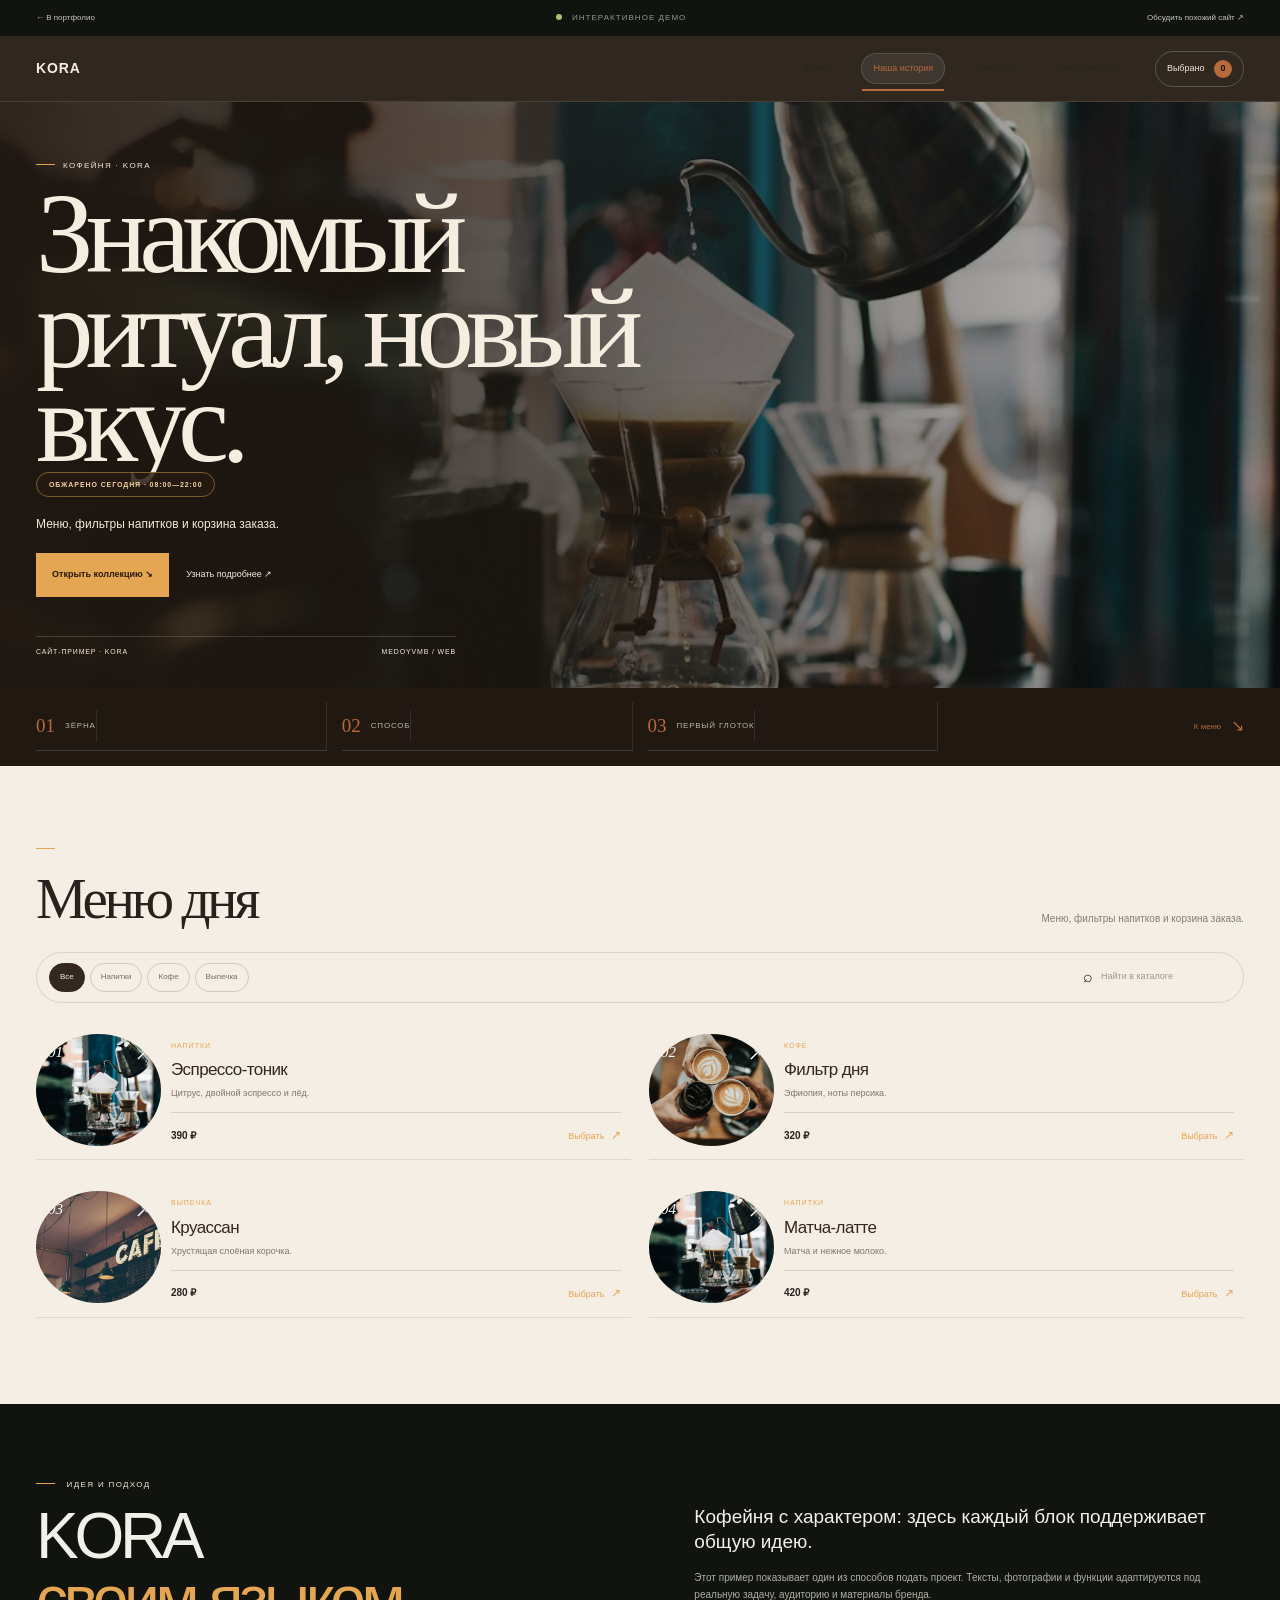
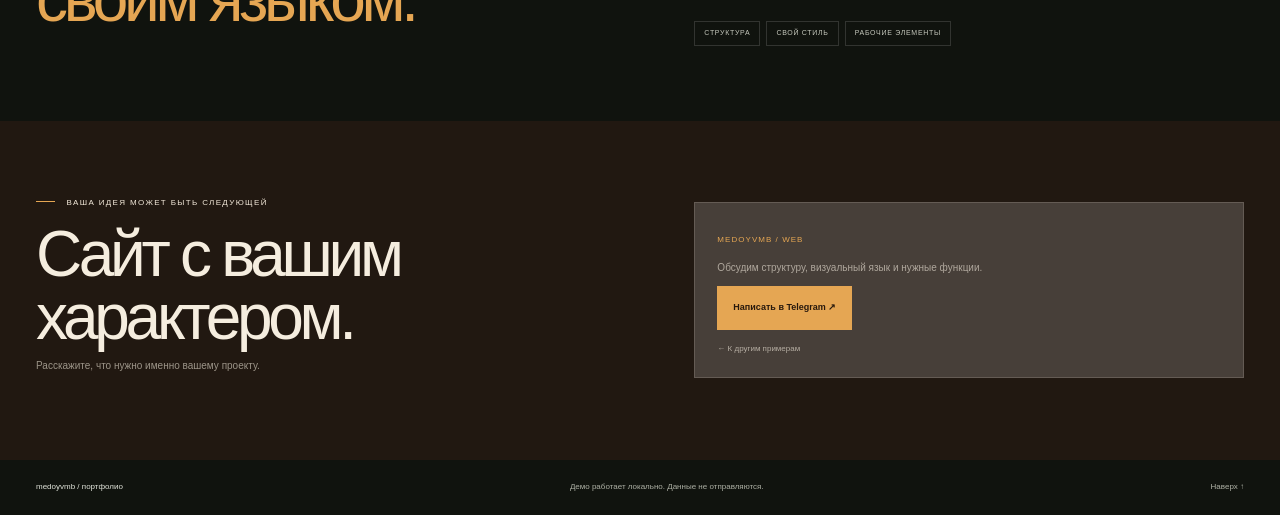
==== commit ff2e4000: "Add individual styles to demo sites" ====
--- a/demo.html
+++ b/demo.html
@@ -1 +1 @@
-<!doctype html><html lang="ru"><head><meta charset="utf-8"><meta name="viewport" content="width=device-width,initial-scale=1,viewport-fit=cover"><meta name="theme-color" content="#f2eee7"><meta name="description" content="Интерактивное демо сайта из портфолио medoyvmb."><title>Демо сайта — medoyvmb</title><link rel="icon" href="assets/favicon.svg" type="image/svg+xml"><link rel="stylesheet" href="assets/site.css?v=3"><link rel="stylesheet" href="assets/diverse.css?v=3"><script src="assets/projects.js?v=3" defer></script><script src="assets/demo.js?v=3" defer></script></head><body class="demo-page"><div class="demo-top"><div class="wrap"><a href="index.html#portfolio">← В портфолио</a><span><i></i> ИНТЕРАКТИВНОЕ ДЕМО</span><a href="https://t.me/medoyv" target="_blank" rel="noreferrer">Обсудить похожий сайт ↗</a></div></div><header class="demo-header"><div class="wrap"><a id="demoLogo" href="#">—</a><nav id="demoNav"></nav><button id="demoCart">Выбрано <b id="cartCount">0</b></button></div></header><main id="demoRoot"></main><footer class="demo-footer"><div class="wrap"><a href="index.html#portfolio">medoyvmb / портфолио</a><span>Демо работает локально. Данные не отправляются.</span><a href="#">Наверх ↑</a></div></footer><div class="demo-toast" id="demoToast" role="status"></div><div class="demo-modal" id="demoModal" aria-hidden="true"><div class="demo-modal-box" role="dialog" aria-modal="true" aria-labelledby="demoModalTitle"><button id="demoModalClose" aria-label="Закрыть">×</button><div class="demo-modal-picture"></div><div><small id="demoModalTag"></small><h2 id="demoModalTitle"></h2><p id="demoModalText"></p><strong id="demoModalPrice"></strong><button class="demo-action" id="demoModalAction">Выбрать ＋</button></div></div></div></body></html>+<!doctype html><html lang="ru"><head><meta charset="utf-8"><meta name="viewport" content="width=device-width,initial-scale=1,viewport-fit=cover"><meta name="theme-color" content="#f2eee7"><meta name="description" content="Интерактивное демо сайта из портфолио medoyvmb."><title>Демо сайта — medoyvmb</title><link rel="icon" href="assets/favicon.svg" type="image/svg+xml"><link rel="stylesheet" href="assets/site.css?v=3"><link rel="stylesheet" href="assets/diverse.css?v=3"><link rel="stylesheet" href="assets/individual.css?v=2"><script src="assets/projects.js?v=3" defer></script><script src="assets/demo.js?v=3" defer></script><script src="assets/individual.js?v=1" defer></script></head><body class="demo-page"><div class="demo-top"><div class="wrap"><a href="index.html#portfolio">← В портфолио</a><span><i></i> ИНТЕРАКТИВНОЕ ДЕМО</span><a href="https://t.me/medoyv" target="_blank" rel="noreferrer">Обсудить похожий сайт ↗</a></div></div><header class="demo-header"><div class="wrap"><a id="demoLogo" href="#">—</a><nav id="demoNav"></nav><button id="demoCart">Выбрано <b id="cartCount">0</b></button></div></header><main id="demoRoot"></main><footer class="demo-footer"><div class="wrap"><a href="index.html#portfolio">medoyvmb / портфолио</a><span>Демо работает локально. Данные не отправляются.</span><a href="#">Наверх ↑</a></div></footer><div class="demo-toast" id="demoToast" role="status"></div><div class="demo-modal" id="demoModal" aria-hidden="true"><div class="demo-modal-box" role="dialog" aria-modal="true" aria-labelledby="demoModalTitle"><button id="demoModalClose" aria-label="Закрыть">×</button><div class="demo-modal-picture"></div><div><small id="demoModalTag"></small><h2 id="demoModalTitle"></h2><p id="demoModalText"></p><strong id="demoModalPrice"></strong><button class="demo-action" id="demoModalAction">Выбрать ＋</button></div></div></div></body></html>
--- a/assets/individual.css
+++ b/assets/individual.css
@@ -0,0 +1,338 @@
+/* Individual identity for each demo: navigation, badges, panels and motion */
+.demo-page{overflow-x:clip}
+.demo-header{position:sticky;isolation:isolate;transition:background-color .35s,border-color .35s,color .35s}
+.demo-header::after{content:"";position:absolute;left:0;bottom:-1px;z-index:1;width:100%;height:2px;background:var(--demo-accent);transform:scaleX(var(--reading-progress,0));transform-origin:left;transition:transform .12s linear}
+.demo-header nav a{position:relative;transition:color .24s,background-color .24s,transform .24s}
+.demo-header nav a[aria-current="location"]{color:var(--demo-accent)}
+.demo-header nav a[aria-current="location"]::after{content:"";position:absolute;left:0;right:0;bottom:-8px;height:2px;background:var(--demo-accent)}
+.demo-badge{width:max-content;max-width:100%;margin:0 0 17px;padding:8px 12px;border:1px solid color-mix(in srgb,var(--demo-ink) 22%,transparent);border-radius:999px;color:var(--demo-ink);font-size:7px;font-weight:650;letter-spacing:.13em;line-height:1.25;text-transform:uppercase;animation:badgeEnter .55s .08s both}
+.route-step{min-width:0;display:flex;align-items:center;gap:9px}
+.route-step>b{color:var(--demo-accent);font:italic 18px Georgia,serif}
+.route-step>span{font-size:8px;letter-spacing:.1em;text-transform:uppercase}
+.route-jump{justify-self:end;display:flex;align-items:center;gap:10px;color:var(--demo-accent);font-size:9px;transition:gap .25s}
+.route-jump:hover{gap:16px}
+.route-jump i{font-size:16px;font-style:normal}
+.demo-proof .wrap{grid-template-columns:repeat(4,minmax(0,1fr));gap:15px}
+.demo-page .demo-section-head .demo-kicker{font-size:8px}
+.demo-items{align-items:start}
+.demo-tile{position:relative;transition:transform .35s cubic-bezier(.2,.7,.2,1),box-shadow .35s,border-color .3s,background-color .3s}
+.demo-tile:focus-within{outline:2px solid var(--demo-accent);outline-offset:3px}
+.item-picture,.gallery-image{transition:filter .35s,transform .35s,border-radius .35s}
+.item-picture img,.gallery-image img{transition:transform .75s cubic-bezier(.2,.65,.25,1),filter .4s}
+.demo-filter,.select-item,.demo-cta,.demo-header button,.time-slot,.favorite{transition:transform .25s,background-color .25s,color .25s,border-color .25s,box-shadow .25s}
+.demo-filter:hover,.select-item:hover,.demo-header button:hover,.time-slot:hover{transform:translateY(-2px)}
+.demo-modal.open{animation:modalFade .25s ease-out both}
+.demo-modal.open .demo-modal-box{animation:modalLift .42s cubic-bezier(.2,.7,.2,1) both}
+.demo-page .demo-modal-box{border-radius:var(--modal-radius,0)}
+.demo-page[data-scene="coffee"] .demo-modal-box{--modal-radius:18px 18px 4px 4px}
+.demo-page[data-scene="flower"] .demo-modal-box{--modal-radius:150px 150px 10px 10px}
+.demo-page[data-scene="bookshop"] .demo-modal-box{--modal-radius:2px}
+.demo-page[data-scene="saas"] .demo-modal-box{--modal-radius:18px}
+.demo-page[data-scene="festival"] .demo-modal-box{--modal-radius:4px}
+
+/* Cafe: warm glass, capsule navigation, handwritten menu rail */
+.demo-page[data-scene="coffee"] .demo-header{background:#211811ed;color:#f5eddf;border-color:#ffffff1c}
+.demo-page[data-scene="coffee"] .demo-header nav a{padding:8px 11px;border:1px solid transparent;border-radius:999px}
+.demo-page[data-scene="coffee"] .demo-header nav a:hover,.demo-page[data-scene="coffee"] .demo-header nav a[aria-current="location"]{background:#ffffff12;border-color:#ffffff22}
+.demo-page[data-scene="coffee"] .demo-header button{border-color:#ffffff35;border-radius:999px;color:#f4eadb}
+.demo-page[data-scene="coffee"] .badge-coffee{border-color:#e5a65377;background:#251a11d9;color:#f3d2a1}
+.demo-proof.route-coffee{background:#211811}
+.demo-proof.route-coffee .route-step{padding:8px 0;border-bottom:1px solid #ffffff25}
+.demo-catalog.layout-coffee .demo-controls{padding:10px 12px;border:1px solid #34271f22;border-radius:999px}
+.demo-catalog.layout-coffee .demo-filter{border-radius:999px}
+.demo-catalog.layout-coffee .demo-items{grid-template-columns:repeat(2,minmax(0,1fr));gap:18px}
+.demo-catalog.layout-coffee .product-tile{display:grid;grid-template-columns:125px 1fr;align-items:center;border-bottom:1px solid #2b21151c}
+.demo-catalog.layout-coffee .item-picture{height:112px;border-radius:50%}
+.demo-catalog.layout-coffee .tile-info{padding:10px}
+.demo-catalog.layout-coffee .tile-info>p{min-height:0}
+.demo-catalog.layout-coffee .product-tile:hover .item-picture{transform:rotate(-4deg)}
+
+/* Bakery: paper menu, round image wells and a small bakery label */
+.demo-page[data-scene="bakery"] .demo-header{background:#f6eee2;border-color:#6a3b201e}
+.demo-page[data-scene="bakery"] .demo-header button{border-color:#b55e2e66;border-radius:2px}
+.demo-page[data-scene="bakery"] .badge-bakery{border:0;border-radius:2px;background:#b55e2e;color:#fff8ec;box-shadow:4px 4px 0 #e2b88b}
+.demo-proof.route-bakery{background:#492c20;color:#f4e8d7}
+.demo-proof.route-bakery .route-step{padding:10px 12px;border:1px dashed #d8b99255}
+.demo-catalog.layout-bakery .demo-items{grid-template-columns:repeat(4,minmax(0,1fr));gap:15px}
+.demo-catalog.layout-bakery .product-tile{padding:10px;background:#fbf5ea;box-shadow:0 6px 20px #68462713}
+.demo-catalog.layout-bakery .item-picture{height:205px;border-radius:50% 50% 6px 6px}
+.demo-catalog.layout-bakery .tile-info{padding:12px 5px 3px}
+.demo-catalog.layout-bakery .product-tile:hover{transform:translateY(-5px) rotate(-.5deg);box-shadow:0 13px 24px #68462722}
+
+/* Flower studio: rose glass, rounded tabs and floating bouquet cards */
+.demo-page[data-scene="flower"] .demo-header{background:#f7e7e6ed;color:#412a35;border-color:#8a455322}
+.demo-page[data-scene="flower"] .demo-header nav a{padding:8px 12px;border-radius:999px}
+.demo-page[data-scene="flower"] .demo-header nav a:hover,.demo-page[data-scene="flower"] .demo-header nav a[aria-current="location"]{background:#ffffff9c}
+.demo-page[data-scene="flower"] .demo-header button{border-color:#ca537066;border-radius:999px;color:#412a35}
+.demo-page[data-scene="flower"] .badge-flower{background:#fff9f4;border-color:#ca537055;color:#9b455d}
+.demo-proof.route-flower{background:#f1d8d8;color:#412a35}
+.demo-proof.route-flower .route-step{justify-content:center;padding:10px 12px;border-radius:999px;background:#fff6f2}
+.demo-catalog.layout-flower .demo-items{grid-template-columns:repeat(2,minmax(0,1fr));gap:22px}
+.demo-catalog.layout-flower .product-tile{overflow:hidden;background:#fff8f3;border-radius:180px 180px 10px 10px}
+.demo-catalog.layout-flower .item-picture{height:330px;border-radius:180px 180px 4px 4px}
+.demo-catalog.layout-flower .tile-info{padding:17px 22px}
+.demo-catalog.layout-flower .product-tile:hover{transform:translateY(-8px) rotate(.5deg);box-shadow:0 18px 35px #7d435019}
+.demo-catalog.layout-flower .demo-filter{border-radius:999px}
+
+/* Architecture: gallery labels, long editorial rows and quiet image crops */
+.demo-page[data-scene="architecture"] .demo-header{background:#f0eee7ed;color:#252822;border-color:#25282220}
+.demo-page[data-scene="architecture"] .demo-header nav a{text-transform:uppercase;font-size:8px;letter-spacing:.09em}
+.demo-page[data-scene="architecture"] .badge-architecture{border:0;border-radius:0;border-bottom:1px solid #717a60;padding:8px 0}
+.demo-proof.route-architecture{background:#252822;color:#f0eee7}
+.demo-proof.route-architecture .route-step{border-left:1px solid #717a60;padding-left:14px}
+.demo-catalog.layout-architecture .gallery-grid{grid-template-columns:repeat(2,minmax(0,1fr));gap:28px}
+.demo-catalog.layout-architecture .gallery-image{height:350px}
+.demo-catalog.layout-architecture .gallery-tile:nth-child(2n){margin-top:68px}
+.demo-catalog.layout-architecture .gallery-image img{filter:saturate(.78)}
+.demo-catalog.layout-architecture .gallery-image:hover img{filter:saturate(1)}
+.demo-catalog.layout-architecture .tile-info{display:flex;align-items:center;justify-content:space-between;gap:12px}
+
+/* Skincare: clean lab panels, ingredient tabs and soft focus */
+.demo-page[data-scene="beauty"] .demo-header{background:#eff1e9ed;color:#2b332d;border-color:#2b332d18}
+.demo-page[data-scene="beauty"] .demo-header nav a{padding:7px 10px;border-radius:4px}
+.demo-page[data-scene="beauty"] .demo-header nav a[aria-current="location"]{background:#dce4d6}
+.demo-page[data-scene="beauty"] .demo-header button{border-color:#81967a6b;border-radius:3px}
+.demo-page[data-scene="beauty"] .badge-beauty{background:#e0e9da;border:0;border-radius:2px;color:#50614d}
+.demo-proof.route-beauty{background:#dfe6d9;color:#2b332d}
+.demo-proof.route-beauty .route-step{padding:8px 10px;background:#f3f5ee;border-left:3px solid #81967a}
+.demo-catalog.layout-beauty .demo-items{grid-template-columns:repeat(4,minmax(0,1fr));gap:14px}
+.demo-catalog.layout-beauty .product-tile{padding:8px;background:#f8f9f4;border:1px solid #42533e16;border-radius:110px 110px 6px 6px}
+.demo-catalog.layout-beauty .item-picture{height:280px;border-radius:100px 100px 2px 2px}
+.demo-catalog.layout-beauty .tile-info{padding:13px 5px}
+.demo-catalog.layout-beauty .product-tile:hover{box-shadow:0 15px 35px #273c2816}
+
+/* Barber: dark service list with a copper booking rail */
+.demo-page[data-scene="barber"] .demo-header{background:#171614ed;color:#f1e9dc;border-color:#ffffff1c}
+.demo-page[data-scene="barber"] .demo-header button{border-color:#c8885166;border-radius:2px;color:#f1e9dc}
+.demo-page[data-scene="barber"] .badge-barber{border-color:#c8885180;color:#e0b98b;background:#211c17}
+.demo-proof.route-barber{background:#201e1a;color:#f1e9dc}
+.demo-proof.route-barber .route-step{position:relative;padding:10px 0 10px 14px;border-left:2px solid #c88851}
+.demo-catalog.layout-barber .demo-items{grid-template-columns:1fr;gap:0}
+.demo-catalog.layout-barber .product-tile{display:grid;grid-template-columns:145px 1fr;align-items:center;gap:15px;padding:12px 0;border-bottom:1px solid #ffffff20}
+.demo-catalog.layout-barber .item-picture{height:106px}
+.demo-catalog.layout-barber .tile-info{display:grid;grid-template-columns:1fr auto;gap:4px 14px;padding:8px}
+.demo-catalog.layout-barber .tile-info>small,.demo-catalog.layout-barber .tile-info h3,.demo-catalog.layout-barber .tile-info>p{grid-column:1}
+.demo-catalog.layout-barber .tile-bottom{grid-column:2;grid-row:1/4;display:flex;flex-direction:column;align-items:flex-end}
+.demo-catalog.layout-barber .time-slot.chosen{box-shadow:0 0 0 4px #c8885133}
+.demo-catalog.layout-barber .demo-filter{border-radius:2px;text-transform:uppercase}
+
+/* Fashion: clean campaign masthead and oversized catalog columns */
+.demo-page[data-scene="fashion"] .demo-header{background:#f1ede5ed;color:#252421;border-color:#2524211c}
+.demo-page[data-scene="fashion"] .demo-header>.wrap{position:relative}
+.demo-page[data-scene="fashion"] .demo-header nav{position:absolute;left:50%;transform:translateX(-50%)}
+.demo-page[data-scene="fashion"] .demo-header nav a{text-transform:uppercase;letter-spacing:.12em;font-size:7px}
+.demo-page[data-scene="fashion"] .demo-header button{border:0;border-bottom:1px solid #a25d43;border-radius:0}
+.demo-page[data-scene="fashion"] .badge-fashion{border:0;border-radius:0;border-top:1px solid #a25d43;border-bottom:1px solid #a25d43;padding:7px 0}
+.demo-proof.route-fashion{background:#2c2925;color:#f3ede4}
+.demo-proof.route-fashion .route-step{display:grid;gap:2px}
+.demo-proof.route-fashion .route-step>b{font-size:25px}
+.demo-catalog.layout-fashion .demo-items{grid-template-columns:repeat(2,minmax(0,1fr));gap:32px 18px}
+.demo-catalog.layout-fashion .item-picture{height:430px;background:#e4d9ce}
+.demo-catalog.layout-fashion .product-tile:nth-child(even){margin-top:80px}
+.demo-catalog.layout-fashion .tile-info{padding:12px 2px}
+.demo-catalog.layout-fashion .tile-bottom{border-top:1px solid #25242122;padding-top:10px}
+.demo-catalog.layout-fashion .select-item{border-bottom:1px solid var(--demo-accent)}
+
+/* Travel journal: teal route cards and a continuous image led cover */
+.demo-page[data-scene="travel"] .demo-header{background:#123239ed;color:#eff4ed;border-color:#ffffff1e}
+.demo-page[data-scene="travel"] .demo-header nav a{padding:8px 10px;border-radius:2px}
+.demo-page[data-scene="travel"] .demo-header nav a[aria-current="location"]{background:#ffffff16}
+.demo-page[data-scene="travel"] .badge-travel{background:#17353a99;border-color:#d9e5db77;color:#eff4ed}
+.demo-proof.route-travel{background:#17353a;color:#eff4ed}
+.demo-proof.route-travel .route-step{padding:10px 13px;border:1px solid #ffffff28;border-radius:999px}
+.demo-catalog.layout-travel .demo-items{grid-template-columns:repeat(2,minmax(0,1fr));gap:24px}
+.demo-catalog.layout-travel .product-tile{overflow:hidden;background:#f7f5ed;border:1px solid #17353a22}
+.demo-catalog.layout-travel .item-picture{height:300px}
+.demo-catalog.layout-travel .tile-info{padding:20px}
+.demo-catalog.layout-travel .tile-info>small{text-transform:uppercase;letter-spacing:.16em}
+.demo-catalog.layout-travel .product-tile:hover{transform:translateY(-7px);box-shadow:0 22px 35px #17353a24}
+
+/* Interior studio: warm palette, oversized frames and offset project cards */
+.demo-page[data-scene="interior"] .demo-header{background:#eee9dfed;color:#2a2721;border-color:#2a272122}
+.demo-page[data-scene="interior"] .demo-header nav a{font-family:Georgia,serif;font-size:10px}
+.demo-page[data-scene="interior"] .badge-interior{border-radius:2px;background:#e4dac8;border-color:#9d765455}
+.demo-proof.route-interior{background:#dbd3c5;color:#2a2721}
+.demo-proof.route-interior .route-step{padding-bottom:8px;border-bottom:1px solid #9d765455}
+.demo-catalog.layout-interior .gallery-grid{grid-template-columns:repeat(12,minmax(0,1fr));gap:18px}
+.demo-catalog.layout-interior .gallery-tile:nth-child(1){grid-column:span 7}
+.demo-catalog.layout-interior .gallery-tile:nth-child(2){grid-column:span 5;margin-top:65px}
+.demo-catalog.layout-interior .gallery-tile:nth-child(3){grid-column:span 5}
+.demo-catalog.layout-interior .gallery-tile:nth-child(4){grid-column:span 7;margin-top:-60px}
+.demo-catalog.layout-interior .gallery-image{height:325px}
+.demo-catalog.layout-interior .gallery-image img{filter:saturate(.78)}
+.demo-catalog.layout-interior .gallery-tile:nth-child(2) .gallery-image,.demo-catalog.layout-interior .gallery-tile:nth-child(3) .gallery-image{height:270px}
+
+/* Photographer: black gallery wall and staggered contact sheets */
+.demo-page[data-scene="photo"] .demo-header{background:#141513ed;color:#f2f0e8;border-color:#ffffff1c}
+.demo-page[data-scene="photo"] .demo-header nav a{text-transform:uppercase;letter-spacing:.1em;font-size:7px}
+.demo-page[data-scene="photo"] .demo-header button{border-color:#d6a25e66;color:#f2f0e8}
+.demo-page[data-scene="photo"] .badge-photo{border:0;border-left:2px solid #d6a25e;border-radius:0;color:#dfc39e}
+.demo-proof.route-photo{background:#141513;color:#f2f0e8}
+.demo-proof.route-photo .route-step{display:grid;gap:3px}
+.demo-catalog.layout-photo .gallery-grid{grid-template-columns:repeat(12,minmax(0,1fr));gap:11px}
+.demo-catalog.layout-photo .gallery-tile:nth-child(1){grid-column:span 7}
+.demo-catalog.layout-photo .gallery-tile:nth-child(2){grid-column:span 5;margin-top:65px}
+.demo-catalog.layout-photo .gallery-tile:nth-child(3){grid-column:span 5}
+.demo-catalog.layout-photo .gallery-tile:nth-child(4){grid-column:span 7;margin-top:-45px}
+.demo-catalog.layout-photo .gallery-image{height:340px}
+.demo-catalog.layout-photo .gallery-image img{filter:saturate(.8)}
+.demo-catalog.layout-photo .gallery-image:hover img{filter:saturate(1.15)}
+.demo-catalog.layout-photo .gallery-tile:nth-child(1) .gallery-image,.demo-catalog.layout-photo .gallery-tile:nth-child(4) .gallery-image{height:430px}
+
+/* Coworking: light workspace console with framed choices */
+.demo-page[data-scene="cowork"] .demo-header{background:#eee9dfed;color:#2b2922;border-color:#cf804933}
+.demo-page[data-scene="cowork"] .demo-header nav a{padding:8px 10px;background:#ffffff55;border-radius:2px}
+.demo-page[data-scene="cowork"] .demo-header button{border-color:#cf804966;border-radius:2px}
+.demo-page[data-scene="cowork"] .badge-cowork{background:#2b2922;color:#f5eee4;border-color:#2b2922}
+.demo-proof.route-cowork{background:#2b2922;color:#f5eee4}
+.demo-proof.route-cowork .route-step{padding:8px 11px;border:1px solid #ffffff2a}
+.demo-catalog.layout-cowork .demo-items{grid-template-columns:repeat(2,minmax(0,1fr));gap:15px}
+.demo-catalog.layout-cowork .product-tile{display:grid;grid-template-columns:150px 1fr;align-items:center;background:#f6f2e9;border:1px solid #2b29221a}
+.demo-catalog.layout-cowork .item-picture{height:160px}
+.demo-catalog.layout-cowork .tile-info{padding:12px}
+.demo-catalog.layout-cowork .product-tile:nth-child(2){background:#d9dfd2}
+.demo-catalog.layout-cowork .product-tile:hover{transform:translateY(-4px);box-shadow:0 14px 32px #342d2015}
+
+/* Course: syllabus tabs, opened lesson panels and numbered modules */
+.demo-page[data-scene="course"] .demo-header{background:#f2e7dfed;color:#342923;border-color:#c05b3c35}
+.demo-page[data-scene="course"] .demo-header nav a{padding:7px 10px;border-bottom:1px solid transparent}
+.demo-page[data-scene="course"] .demo-header nav a[aria-current="location"]{border-bottom-color:#c05b3c}
+.demo-page[data-scene="course"] .badge-course{border:0;border-left:3px solid #c05b3c;border-radius:0;background:#f8f0e9}
+.demo-proof.route-course{background:#342923;color:#f2e7df}
+.demo-proof.route-course .route-step{display:grid;grid-template-columns:auto 1fr}
+.demo-catalog.layout-course .demo-items{grid-template-columns:repeat(2,minmax(0,1fr));gap:12px}
+.demo-catalog.layout-course .module-tile{min-height:310px;border:0;border-top:2px solid #c05b3c;box-shadow:0 8px 24px #3429230d}
+.demo-catalog.layout-course .module-tile:nth-child(2){border-top-color:#d9a63a}
+.demo-catalog.layout-course .module-tile:nth-child(3){border-top-color:#74886e}
+.demo-catalog.layout-course .module-tile details[open]{padding:0 10px 10px;background:#fff8f1}
+.demo-catalog.layout-course .module-tile summary{font-weight:650}
+.demo-catalog.layout-course .module-top span:first-child{font-size:8px;letter-spacing:.17em}
+
+/* Real estate: cool listing sheet, price range and map style details */
+.demo-page[data-scene="realty"] .demo-header{background:#e9edefed;color:#253238;border-color:#25323820}
+.demo-page[data-scene="realty"] .demo-header button{background:#617b85;color:white;border:0;border-radius:2px}
+.demo-page[data-scene="realty"] .badge-realty{background:#253238;color:#f6f8f6;border:0;border-radius:2px}
+.demo-proof.route-realty{background:#253238;color:#eef3f2}
+.demo-proof.route-realty .route-step{padding:8px 12px;background:#ffffff12;border-radius:3px}
+.demo-catalog.layout-realty .demo-items{grid-template-columns:repeat(2,minmax(0,1fr));gap:18px}
+.demo-catalog.layout-realty .product-tile{overflow:hidden;background:#f8f9f7;border:1px solid #25323818}
+.demo-catalog.layout-realty .item-picture{height:300px}
+.demo-catalog.layout-realty .tile-info{display:grid;grid-template-columns:1fr auto;gap:7px 14px;padding:17px}
+.demo-catalog.layout-realty .tile-info>small,.demo-catalog.layout-realty .tile-info h3,.demo-catalog.layout-realty .tile-info>p{grid-column:1/-1}
+.demo-catalog.layout-realty .tile-bottom{grid-column:1/-1;padding-top:10px;border-top:1px solid #25323820}
+.demo-catalog.layout-realty .budget{border:1px solid #617b8540;border-radius:3px;background:#f5f7f5}
+.demo-catalog.layout-realty .demo-controls{align-items:center}
+
+/* SaaS: dark application frame and plan selector panels */
+.demo-page[data-scene="saas"] .demo-header{background:#111810f2;color:#f1f4ec;border-color:#ffffff18}
+.demo-page[data-scene="saas"] .demo-header nav a{padding:8px 11px;border:1px solid #ffffff14;border-radius:999px}
+.demo-page[data-scene="saas"] .demo-header nav a:hover,.demo-page[data-scene="saas"] .demo-header nav a[aria-current="location"]{background:#ffffff10}
+.demo-page[data-scene="saas"] .demo-header button{border-color:#b1d27766;border-radius:999px;color:#f1f4ec}
+.demo-page[data-scene="saas"] .badge-saas{background:#1b241a;border-color:#a9d37848;color:#cbe29e;font-family:monospace}
+.demo-proof.route-saas{background:#111810;color:#f1f4ec}
+.demo-proof.route-saas .route-step{padding:10px 12px;border:1px solid #ffffff1c;border-radius:8px}
+.demo-catalog.layout-saas .demo-items{grid-template-columns:repeat(3,minmax(0,1fr));gap:14px}
+.demo-catalog.layout-saas .plan-tile{border-radius:12px;transition:transform .35s,border-color .3s,box-shadow .35s}
+.demo-catalog.layout-saas .plan-tile:nth-child(2){background:#24301f;border-color:#b1d27765;transform:translateY(-9px)}
+.demo-catalog.layout-saas .plan-tile:hover{transform:translateY(-12px);box-shadow:0 18px 40px #0006;border-color:#b1d277}
+.demo-catalog.layout-saas .demo-filter{border-radius:999px}
+
+/* Bookshop: paper label, serif navigation and tall shelf cards */
+.demo-page[data-scene="bookshop"] .demo-header{background:#eee7d9ed;color:#312820;border-color:#31282020}
+.demo-page[data-scene="bookshop"] .demo-header>.wrap>a{font:600 17px Georgia,serif;letter-spacing:.02em}
+.demo-page[data-scene="bookshop"] .demo-header nav a{font:11px Georgia,serif}
+.demo-page[data-scene="bookshop"] .badge-bookshop{border-radius:2px;background:#f8f0e3;border-color:#a4573866;color:#81452f}
+.demo-proof.route-bookshop{background:#a45738;color:#fff4e8}
+.demo-proof.route-bookshop .route-step{padding-left:12px;border-left:1px solid #ffffff66}
+.demo-catalog.layout-bookshop .demo-items{grid-template-columns:repeat(4,minmax(0,1fr));gap:12px}
+.demo-catalog.layout-bookshop .product-tile{padding:8px;background:#faf5eb;border:1px solid #63472a16}
+.demo-catalog.layout-bookshop .item-picture{height:280px;padding:10px;background:#ded0ba}
+.demo-catalog.layout-bookshop .item-picture img{box-shadow:8px 10px 14px #28211644}
+.demo-catalog.layout-bookshop .tile-info h3{font-family:Georgia,serif;font-size:16px}
+.demo-catalog.layout-bookshop .product-tile:hover{transform:translateY(-6px);box-shadow:0 15px 28px #36271a18}
+
+/* Festival: purple light band, ticket-like lineup and star pops */
+.demo-page[data-scene="festival"] .demo-header{background:#21142ff0;color:#fff4e8;border-color:#ffffff1f}
+.demo-page[data-scene="festival"] .demo-header nav a{padding:7px 10px;border-radius:2px;text-transform:uppercase;font-size:7px;letter-spacing:.12em}
+.demo-page[data-scene="festival"] .demo-header nav a:hover,.demo-page[data-scene="festival"] .demo-header nav a[aria-current="location"]{background:#ffffff12}
+.demo-page[data-scene="festival"] .demo-header button{border-color:#f4aa3566;border-radius:2px;color:#fff4e8}
+.demo-page[data-scene="festival"] .badge-festival{border:0;border-radius:2px;background:#f4aa35;color:#2a1737;box-shadow:5px 5px 0 #e7534d}
+.demo-proof.route-festival{background:#311840;color:#fff4e8}
+.demo-proof.route-festival .route-step{padding:10px 12px;border:1px solid #ffffff2b}
+.demo-catalog.layout-festival .demo-items{grid-template-columns:1fr;gap:6px}
+.demo-catalog.layout-festival .schedule-tile{position:relative;overflow:hidden;border-left:4px solid #f4aa35;transition:transform .3s,background-color .3s}
+.demo-catalog.layout-festival .schedule-tile:nth-child(2){border-left-color:#eb5367}
+.demo-catalog.layout-festival .schedule-tile:nth-child(3){border-left-color:#70ccb4}
+.demo-catalog.layout-festival .schedule-tile:nth-child(4){border-left-color:#8f88ff}
+.demo-catalog.layout-festival .schedule-tile:hover{transform:translateX(7px);background:#ffffff16}
+.demo-catalog.layout-festival .favorite.is-favorite{animation:starPop .32s cubic-bezier(.2,.8,.3,1.4)}
+
+/* Motion system: unique cover treatments plus gentle reveal on scroll */
+@keyframes badgeEnter{from{opacity:0;transform:translateY(8px)}to{opacity:1;transform:translateY(0)}}
+@keyframes modalFade{from{opacity:0}to{opacity:1}}
+@keyframes modalLift{from{opacity:0;transform:translateY(18px) scale(.985)}to{opacity:1;transform:translateY(0) scale(1)}}
+@keyframes flowerOpen{from{opacity:0;clip-path:inset(24% 16% 0 round 45% 45% 0 0);transform:translateY(12px)}to{opacity:1;clip-path:inset(0 0 0 round 48% 48% 3px 3px);transform:translateY(0)}}
+@keyframes editorialEnter{from{opacity:0;transform:translateX(28px) scale(.985)}to{opacity:1;transform:translateX(0) scale(1)}}
+@keyframes filmEnter{from{opacity:0;filter:brightness(1.8);transform:scale(1.04)}to{opacity:1;filter:brightness(1);transform:scale(1)}}
+@keyframes panelEnter{from{opacity:0;transform:translateY(18px) rotate(-4deg)}to{opacity:1;transform:translateY(0) rotate(-2deg)}}
+@keyframes posterEnter{from{opacity:0;transform:translateY(-14px) rotate(-2deg) scale(.96)}to{opacity:1;transform:translateY(0) rotate(3deg) scale(1)}}
+@keyframes routeDrift{0%,100%{transform:rotate(-3deg) translateY(0)}50%{transform:rotate(-1deg) translateY(-7px)}}
+@keyframes barRise{from{transform:scaleY(.15);transform-origin:bottom}to{transform:scaleY(1);transform-origin:bottom}}
+@keyframes starPop{0%{transform:scale(.6) rotate(-25deg)}70%{transform:scale(1.25) rotate(10deg)}100%{transform:scale(1) rotate(0)}}
+.layout-flower .demo-art{animation:flowerOpen .9s cubic-bezier(.2,.7,.2,1) both}
+.layout-fashion .demo-art{animation:editorialEnter .85s .1s cubic-bezier(.2,.7,.2,1) both}
+.layout-photo .demo-art{animation:filmEnter 1s ease-out both}
+.layout-saas .saas-dashboard{animation:panelEnter .8s .1s cubic-bezier(.2,.7,.2,1) both}
+.layout-travel .route-stamp{animation:routeDrift 6s ease-in-out infinite}
+.layout-festival .festival-poster{animation:posterEnter .8s .08s cubic-bezier(.2,.7,.2,1) both}
+.layout-saas .dashboard-bars i{animation:barRise .6s cubic-bezier(.2,.7,.2,1) both}
+.layout-saas .dashboard-bars i:nth-child(2n){animation-delay:.08s}
+.layout-saas .dashboard-bars i:nth-child(3n){animation-delay:.16s}
+.demo-page.motion-ready .scene-reveal{opacity:0;transform:translateY(18px);transition:opacity .65s ease,transform .65s cubic-bezier(.2,.7,.2,1);transition-delay:calc(var(--reveal-order)*45ms)}
+.demo-page.motion-ready .scene-reveal.is-visible{opacity:1;transform:translateY(0)}
+.demo-page[data-scene="flower"].motion-ready .scene-reveal:not(.is-visible){transform:translateY(20px) rotate(-.5deg)}
+.demo-page[data-scene="photo"].motion-ready .scene-reveal:not(.is-visible){transform:translateY(12px) scale(.99)}
+.demo-page[data-scene="festival"].motion-ready .scene-reveal:not(.is-visible){transform:translateX(18px)}
+.demo-page[data-scene="saas"].motion-ready .scene-reveal:not(.is-visible){transform:translateY(20px) scale(.99)}
+
+/* Small-screen compositions */
+@media(max-width:800px){
+  .demo-proof .wrap{grid-template-columns:repeat(2,minmax(0,1fr));gap:9px}
+  .demo-catalog.layout-bakery .demo-items,.demo-catalog.layout-beauty .demo-items,.demo-catalog.layout-bookshop .demo-items{grid-template-columns:repeat(2,minmax(0,1fr))}
+  .demo-catalog.layout-flower .item-picture{height:260px}
+  .demo-catalog.layout-architecture .gallery-tile:nth-child(2n),.demo-catalog.layout-interior .gallery-tile{margin-top:0}
+  .demo-catalog.layout-interior .gallery-tile:nth-child(1),.demo-catalog.layout-interior .gallery-tile:nth-child(2),.demo-catalog.layout-interior .gallery-tile:nth-child(3),.demo-catalog.layout-interior .gallery-tile:nth-child(4){grid-column:span 6}
+  .demo-catalog.layout-photo .gallery-tile:nth-child(1),.demo-catalog.layout-photo .gallery-tile:nth-child(2),.demo-catalog.layout-photo .gallery-tile:nth-child(3),.demo-catalog.layout-photo .gallery-tile:nth-child(4){grid-column:span 6;margin-top:0}
+  .demo-catalog.layout-cowork .product-tile{grid-template-columns:1fr}
+  .demo-catalog.layout-cowork .item-picture{height:190px}
+  .demo-catalog.layout-fashion .item-picture{height:330px}
+  .demo-catalog.layout-barber .product-tile{grid-template-columns:100px 1fr}
+  .demo-catalog.layout-barber .item-picture{height:100px}
+  .demo-catalog.layout-barber .tile-bottom{grid-column:1/-1;grid-row:auto;flex-direction:row;align-items:center}
+  .demo-catalog.layout-saas .plan-tile:nth-child(2){transform:none}
+  .demo-catalog.layout-festival .schedule-tile:hover{transform:translateX(3px)}
+}
+@media(max-width:520px){
+  .demo-proof .wrap{grid-template-columns:1fr 1fr;padding:12px 0}
+  .route-step>span{font-size:7px}
+  .demo-badge{max-width:calc(100vw - 42px);font-size:6px}
+  .demo-catalog.layout-coffee .demo-items,.demo-catalog.layout-flower .demo-items,.demo-catalog.layout-fashion .demo-items,.demo-catalog.layout-travel .demo-items,.demo-catalog.layout-course .demo-items,.demo-catalog.layout-realty .demo-items,.demo-catalog.layout-cowork .demo-items{grid-template-columns:1fr}
+  .demo-catalog.layout-coffee .product-tile{grid-template-columns:92px 1fr}
+  .demo-catalog.layout-coffee .item-picture{height:88px}
+  .demo-catalog.layout-flower .item-picture{height:240px}
+  .demo-catalog.layout-bakery .demo-items,.demo-catalog.layout-beauty .demo-items,.demo-catalog.layout-bookshop .demo-items{grid-template-columns:repeat(2,minmax(0,1fr));gap:8px}
+  .demo-catalog.layout-bakery .item-picture,.demo-catalog.layout-bookshop .item-picture{height:180px}
+  .demo-catalog.layout-beauty .item-picture{height:215px}
+  .demo-catalog.layout-fashion .item-picture{height:260px}
+  .demo-catalog.layout-architecture .gallery-grid,.demo-catalog.layout-interior .gallery-grid,.demo-catalog.layout-photo .gallery-grid{grid-template-columns:1fr}
+  .demo-catalog.layout-architecture .gallery-tile:nth-child(2n),.demo-catalog.layout-interior .gallery-tile:nth-child(1),.demo-catalog.layout-interior .gallery-tile:nth-child(2),.demo-catalog.layout-interior .gallery-tile:nth-child(3),.demo-catalog.layout-interior .gallery-tile:nth-child(4),.demo-catalog.layout-photo .gallery-tile:nth-child(1),.demo-catalog.layout-photo .gallery-tile:nth-child(2),.demo-catalog.layout-photo .gallery-tile:nth-child(3),.demo-catalog.layout-photo .gallery-tile:nth-child(4){grid-column:span 1;margin-top:0}
+  .demo-catalog.layout-photo .gallery-image,.demo-catalog.layout-interior .gallery-image{height:300px}
+  .demo-catalog.layout-barber .product-tile{grid-template-columns:80px 1fr}
+  .demo-catalog.layout-barber .item-picture{height:82px}
+  .demo-page[data-scene="fashion"] .demo-header nav{position:static;transform:none}
+  .demo-page[data-scene="fashion"] .demo-header nav a:nth-child(2){display:none}
+}
+@media(prefers-reduced-motion:reduce){
+  .demo-page *, .demo-page *::before,.demo-page *::after{animation-duration:.01ms!important;animation-iteration-count:1!important;scroll-behavior:auto!important;transition-duration:.01ms!important}
+}
+
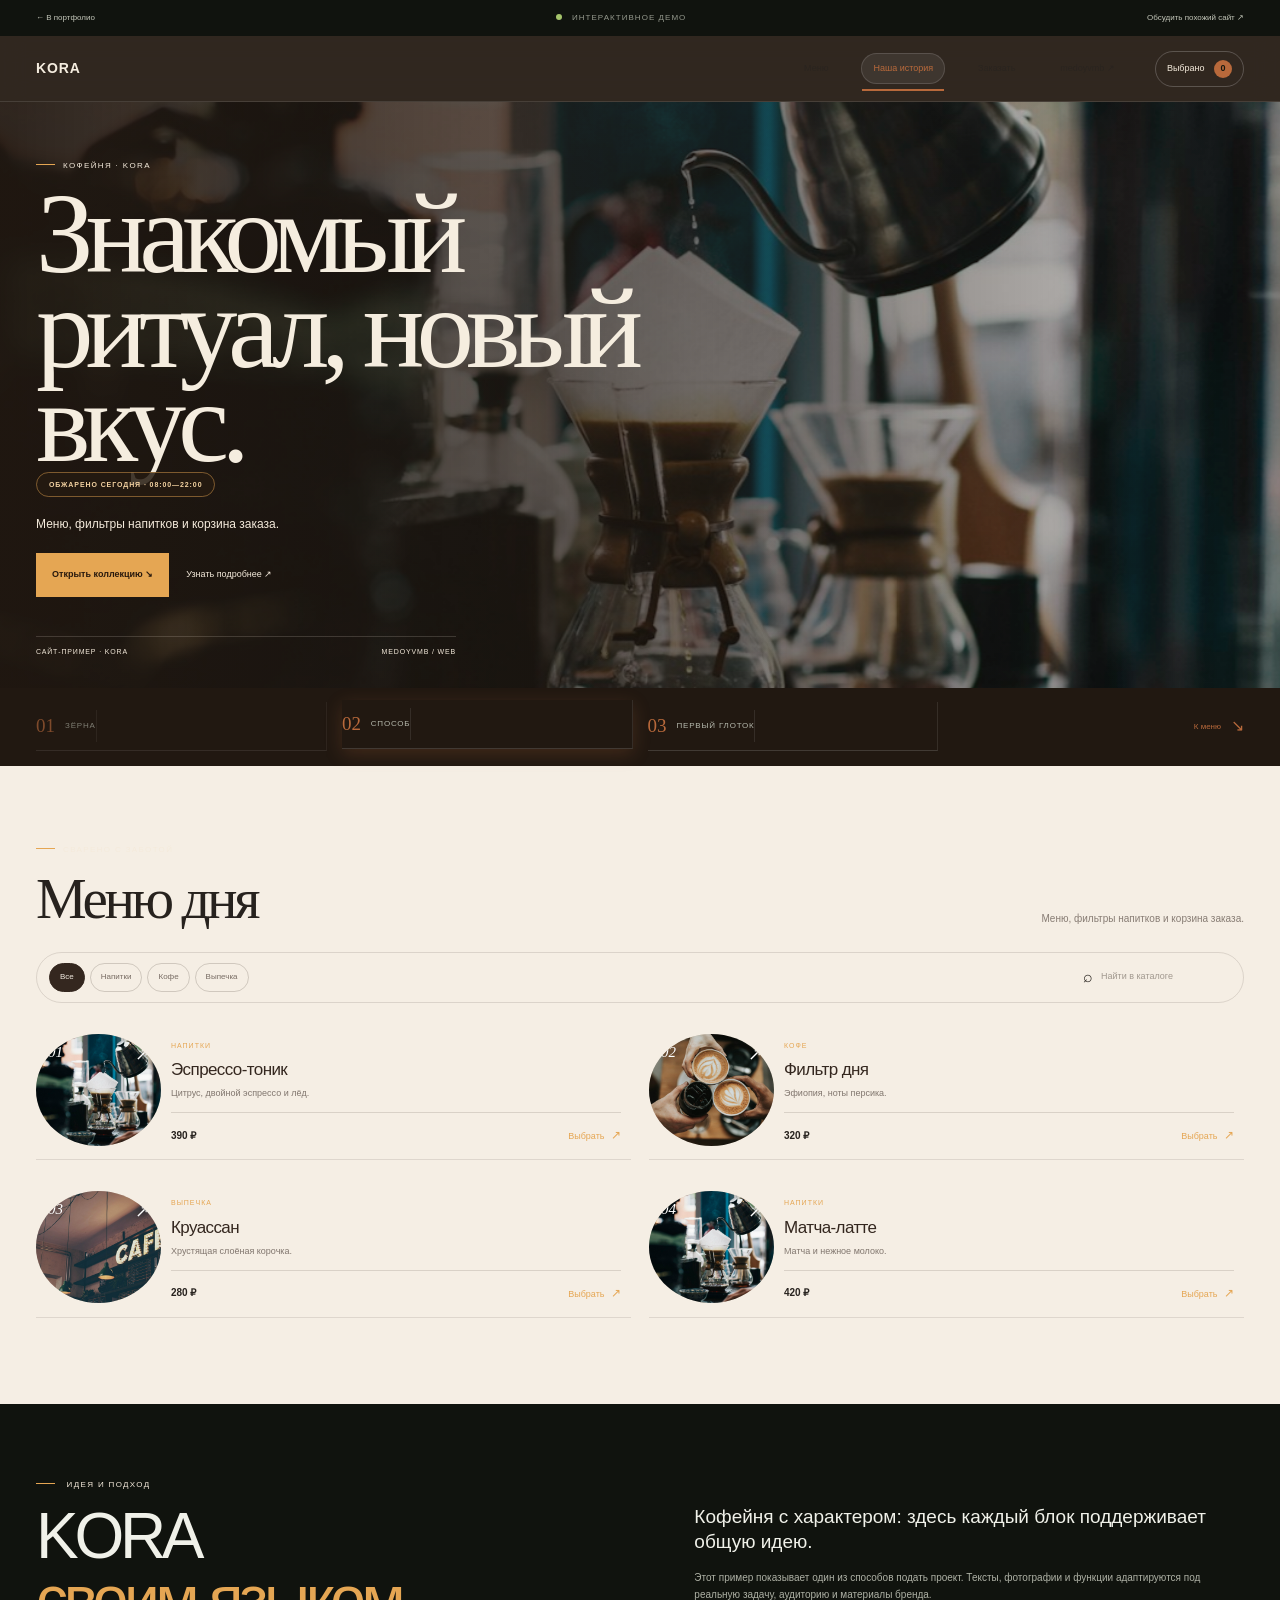
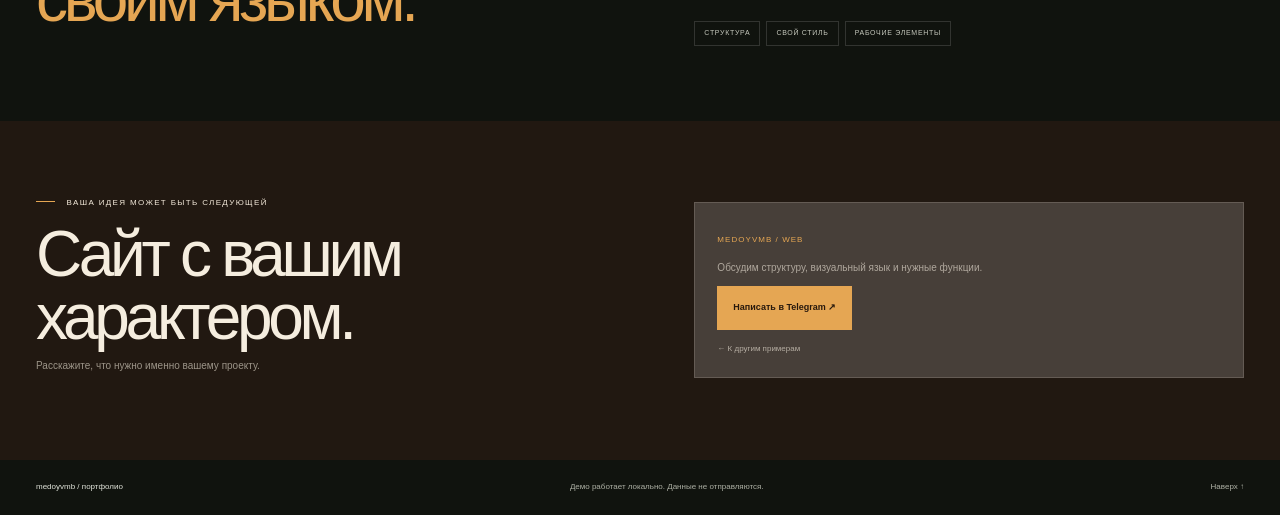
==== commit ab063813: "Add bespoke motion art direction to demos" ====
--- a/demo.html
+++ b/demo.html
@@ -1 +1 @@
-<!doctype html><html lang="ru"><head><meta charset="utf-8"><meta name="viewport" content="width=device-width,initial-scale=1,viewport-fit=cover"><meta name="theme-color" content="#f2eee7"><meta name="description" content="Интерактивное демо сайта из портфолио medoyvmb."><title>Демо сайта — medoyvmb</title><link rel="icon" href="assets/favicon.svg" type="image/svg+xml"><link rel="stylesheet" href="assets/site.css?v=3"><link rel="stylesheet" href="assets/diverse.css?v=3"><link rel="stylesheet" href="assets/individual.css?v=2"><script src="assets/projects.js?v=3" defer></script><script src="assets/demo.js?v=3" defer></script><script src="assets/individual.js?v=1" defer></script></head><body class="demo-page"><div class="demo-top"><div class="wrap"><a href="index.html#portfolio">← В портфолио</a><span><i></i> ИНТЕРАКТИВНОЕ ДЕМО</span><a href="https://t.me/medoyv" target="_blank" rel="noreferrer">Обсудить похожий сайт ↗</a></div></div><header class="demo-header"><div class="wrap"><a id="demoLogo" href="#">—</a><nav id="demoNav"></nav><button id="demoCart">Выбрано <b id="cartCount">0</b></button></div></header><main id="demoRoot"></main><footer class="demo-footer"><div class="wrap"><a href="index.html#portfolio">medoyvmb / портфолио</a><span>Демо работает локально. Данные не отправляются.</span><a href="#">Наверх ↑</a></div></footer><div class="demo-toast" id="demoToast" role="status"></div><div class="demo-modal" id="demoModal" aria-hidden="true"><div class="demo-modal-box" role="dialog" aria-modal="true" aria-labelledby="demoModalTitle"><button id="demoModalClose" aria-label="Закрыть">×</button><div class="demo-modal-picture"></div><div><small id="demoModalTag"></small><h2 id="demoModalTitle"></h2><p id="demoModalText"></p><strong id="demoModalPrice"></strong><button class="demo-action" id="demoModalAction">Выбрать ＋</button></div></div></div></body></html>+<!doctype html><html lang="ru"><head><meta charset="utf-8"><meta name="viewport" content="width=device-width,initial-scale=1,viewport-fit=cover"><meta name="theme-color" content="#f2eee7"><meta name="description" content="Интерактивное демо сайта из портфолио medoyvmb."><title>Демо сайта — medoyvmb</title><link rel="icon" href="assets/favicon.svg" type="image/svg+xml"><link rel="stylesheet" href="assets/site.css?v=3"><link rel="stylesheet" href="assets/diverse.css?v=3"><link rel="stylesheet" href="assets/individual.css?v=3"><script src="assets/projects.js?v=3" defer></script><script src="assets/demo.js?v=3" defer></script><script src="assets/individual.js?v=2" defer></script></head><body class="demo-page"><div class="demo-top"><div class="wrap"><a href="index.html#portfolio">← В портфолио</a><span><i></i> ИНТЕРАКТИВНОЕ ДЕМО</span><a href="https://t.me/medoyv" target="_blank" rel="noreferrer">Обсудить похожий сайт ↗</a></div></div><header class="demo-header"><div class="wrap"><a id="demoLogo" href="#">—</a><nav id="demoNav"></nav><button id="demoCart">Выбрано <b id="cartCount">0</b></button></div></header><main id="demoRoot"></main><footer class="demo-footer"><div class="wrap"><a href="index.html#portfolio">medoyvmb / портфолио</a><span>Демо работает локально. Данные не отправляются.</span><a href="#">Наверх ↑</a></div></footer><div class="demo-toast" id="demoToast" role="status"></div><div class="demo-modal" id="demoModal" aria-hidden="true"><div class="demo-modal-box" role="dialog" aria-modal="true" aria-labelledby="demoModalTitle"><button id="demoModalClose" aria-label="Закрыть">×</button><div class="demo-modal-picture"></div><div><small id="demoModalTag"></small><h2 id="demoModalTitle"></h2><p id="demoModalText"></p><strong id="demoModalPrice"></strong><button class="demo-action" id="demoModalAction">Выбрать ＋</button></div></div></div></body></html>
--- a/assets/individual.css
+++ b/assets/individual.css
@@ -294,6 +294,45 @@
 .demo-page[data-scene="photo"].motion-ready .scene-reveal:not(.is-visible){transform:translateY(12px) scale(.99)}
 .demo-page[data-scene="festival"].motion-ready .scene-reveal:not(.is-visible){transform:translateX(18px)}
 .demo-page[data-scene="saas"].motion-ready .scene-reveal:not(.is-visible){transform:translateY(20px) scale(.99)}
+
+/* Art direction: each opening scene has its own pace and reveal. */
+@keyframes copyRise{from{opacity:0;transform:translateY(20px);filter:blur(4px)}to{opacity:1;transform:translateY(0);filter:blur(0)}}
+@keyframes imageLiftReveal{from{opacity:0;clip-path:inset(100% 0 0);transform:scale(1.06)}to{opacity:1;clip-path:inset(0);transform:scale(1)}}
+@keyframes imageWipeLeft{from{opacity:0;clip-path:inset(0 100% 0 0)}to{opacity:1;clip-path:inset(0)}}
+@keyframes imageWipeRight{from{opacity:0;clip-path:inset(0 0 0 100%);transform:scale(1.04)}to{opacity:1;clip-path:inset(0);transform:scale(1)}}
+@keyframes imageDevelop{from{opacity:0;filter:blur(9px) saturate(.55);transform:scale(1.07)}to{opacity:1;filter:blur(0) saturate(1);transform:scale(1)}}
+@keyframes imageSettle{from{opacity:0;transform:scale(1.13) translateY(12px)}to{opacity:1;transform:scale(1) translateY(0)}}
+@keyframes bookOpen{from{opacity:0;transform:perspective(1000px) rotateY(15deg);transform-origin:left center}to{opacity:1;transform:perspective(1000px) rotateY(0);transform-origin:left center}}
+@keyframes stampLand{0%{opacity:0;transform:translateY(-24px) rotate(-12deg) scale(.8)}70%{opacity:1;transform:translateY(4px) rotate(4deg) scale(1.04)}100%{opacity:1;transform:translateY(0) rotate(0) scale(1)}}
+@keyframes backdropSettle{from{transform:scale(1.13) translateY(1.5%)}to{transform:scale(1.04) translateY(0)}}
+.demo-page.motion-ready .demo-copy>*{animation:copyRise .7s cubic-bezier(.2,.7,.2,1) both}
+.demo-page.motion-ready .demo-copy>*:nth-child(1){animation-delay:.02s}
+.demo-page.motion-ready .demo-copy>*:nth-child(2){animation-delay:.11s}
+.demo-page.motion-ready .demo-copy>*:nth-child(3){animation-delay:.2s}
+.demo-page.motion-ready .demo-copy>*:nth-child(4){animation-delay:.29s}
+.demo-page.motion-ready .demo-copy>*:nth-child(5){animation-delay:.38s}
+.demo-page.motion-ready .demo-copy>*:nth-child(6){animation-delay:.47s}
+.demo-page.motion-ready .layout-coffee .demo-hero-backdrop,.demo-page.motion-ready .layout-travel .demo-hero-backdrop{animation:backdropSettle 1.8s cubic-bezier(.2,.7,.2,1) both}
+.demo-page.motion-ready .layout-bakery .hero-photo img{animation:imageLiftReveal 1s .16s cubic-bezier(.2,.7,.2,1) both}
+.demo-page.motion-ready .layout-architecture .hero-photo img{animation:imageWipeLeft 1.1s .13s cubic-bezier(.2,.7,.2,1) both}
+.demo-page.motion-ready .layout-beauty .hero-photo img{animation:imageDevelop 1.15s .12s cubic-bezier(.2,.7,.2,1) both}
+.demo-page.motion-ready .layout-barber .hero-photo img{animation:imageWipeRight .9s .12s cubic-bezier(.2,.7,.2,1) both}
+.demo-page.motion-ready .layout-interior .hero-photo img{animation:imageLiftReveal 1.1s .12s cubic-bezier(.2,.7,.2,1) both}
+.demo-page.motion-ready .layout-cowork .hero-photo img{animation:imageDevelop 1s .1s cubic-bezier(.2,.7,.2,1) both}
+.demo-page.motion-ready .layout-course .course-stamp{animation:stampLand .72s .38s cubic-bezier(.2,.7,.3,1.3) both}
+.demo-page.motion-ready .layout-realty .hero-photo img{animation:imageSettle 1.1s .12s cubic-bezier(.2,.7,.2,1) both}
+.demo-page.motion-ready .layout-bookshop .hero-photo img{animation:bookOpen 1s .12s cubic-bezier(.2,.7,.2,1) both}
+.demo-page .route-step{position:relative;transition:transform .32s cubic-bezier(.2,.7,.2,1),opacity .32s,box-shadow .32s,background-color .32s,color .32s}
+.demo-page .route-step.is-passed{opacity:.62}
+.demo-page .route-step.is-current{z-index:1;transform:translateY(-2px);box-shadow:0 5px 18px color-mix(in srgb,var(--demo-accent) 22%,transparent)}
+.demo-page .route-step.is-current>b{animation:routeMark .38s cubic-bezier(.2,.8,.3,1.3) both}
+@keyframes routeMark{from{opacity:.45;transform:scale(.72) rotate(-12deg)}to{opacity:1;transform:scale(1) rotate(0)}}
+.demo-catalog .demo-tile:hover .item-picture img,.demo-catalog .demo-tile:hover .gallery-image img{transform:scale(1.045)}
+.demo-catalog.layout-photo .demo-tile:hover .gallery-image img{transform:scale(1.075)}
+.demo-catalog.layout-fashion .product-tile:hover .item-picture img{transform:scale(1.06) translateY(-1%)}
+.demo-catalog.layout-saas .select-item span,.demo-catalog.layout-bookshop .select-item span{display:inline-block;transition:transform .28s cubic-bezier(.2,.7,.2,1)}
+.demo-catalog.layout-saas .select-item:hover span,.demo-catalog.layout-bookshop .select-item:hover span{transform:translate(4px,-3px)}
+.demo-catalog.layout-festival .favorite:hover{transform:scale(1.12) rotate(-8deg)}
 
 /* Small-screen compositions */
 @media(max-width:800px){
